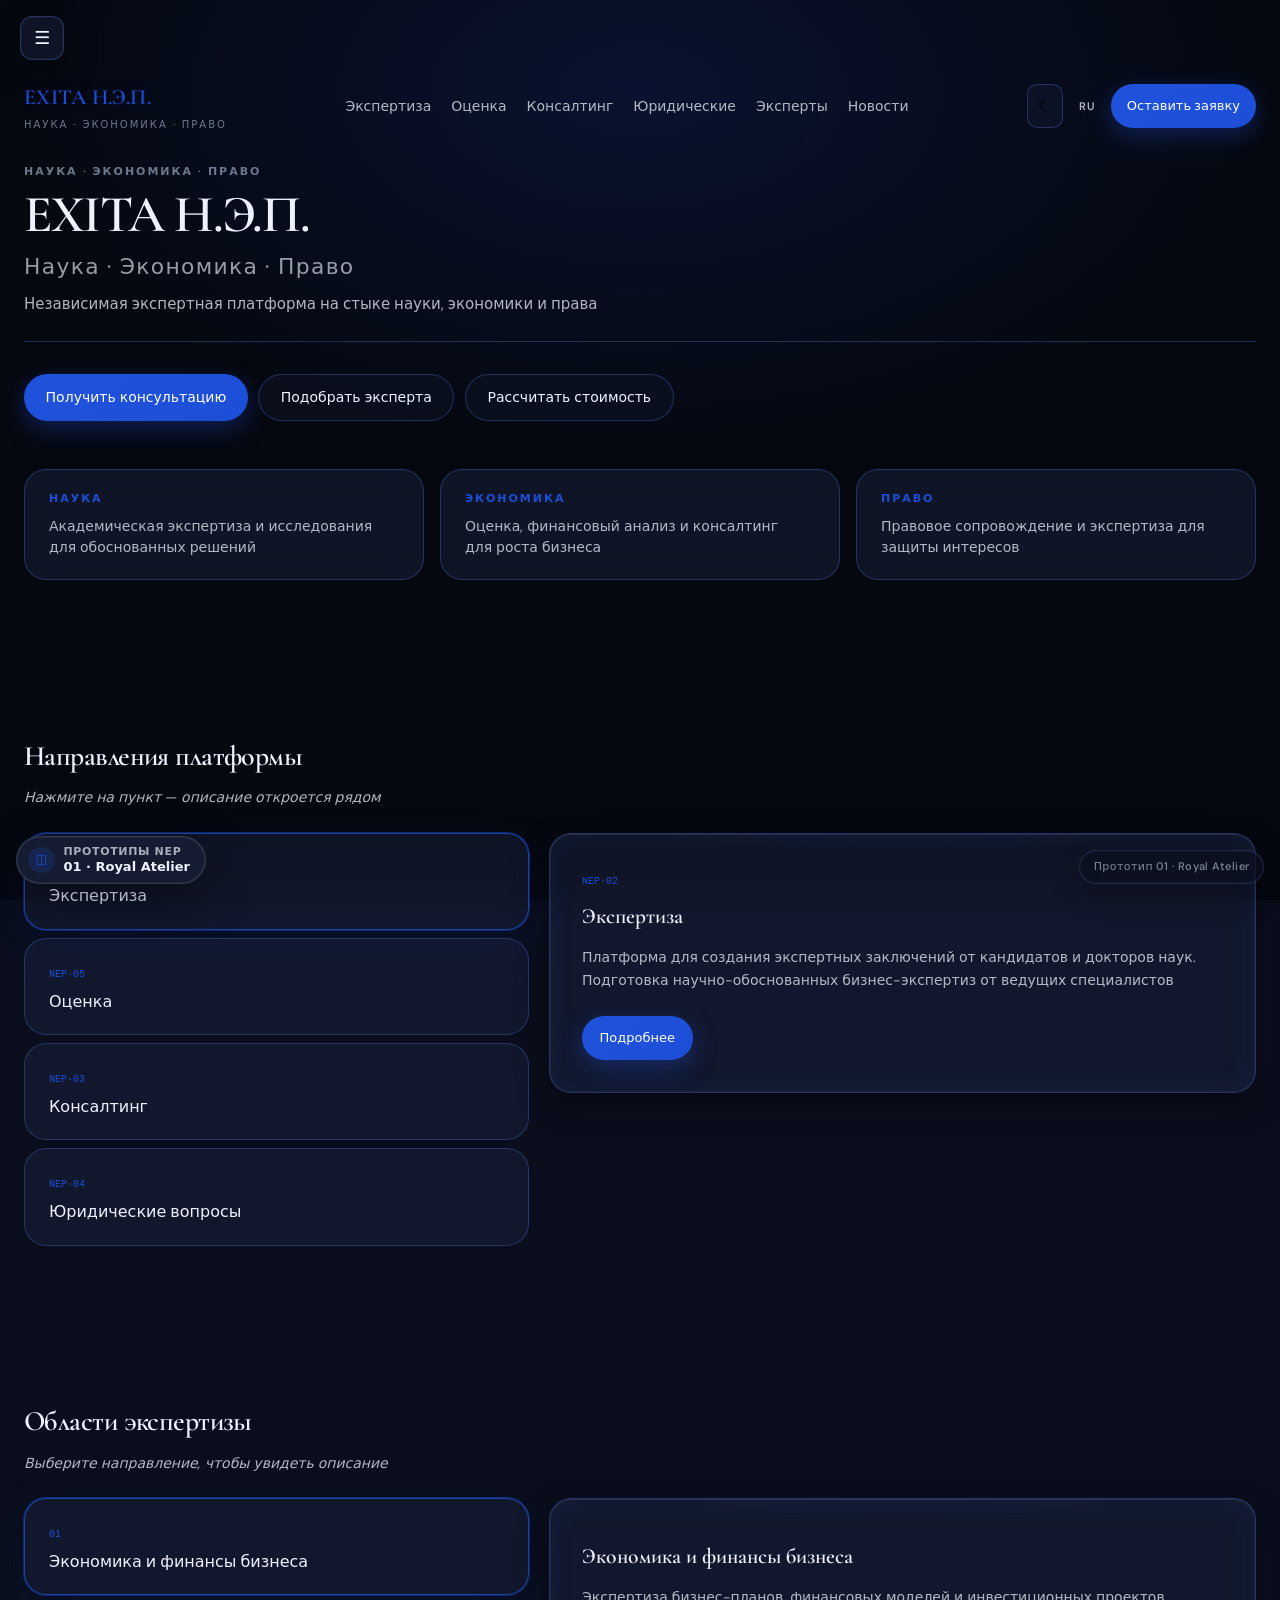
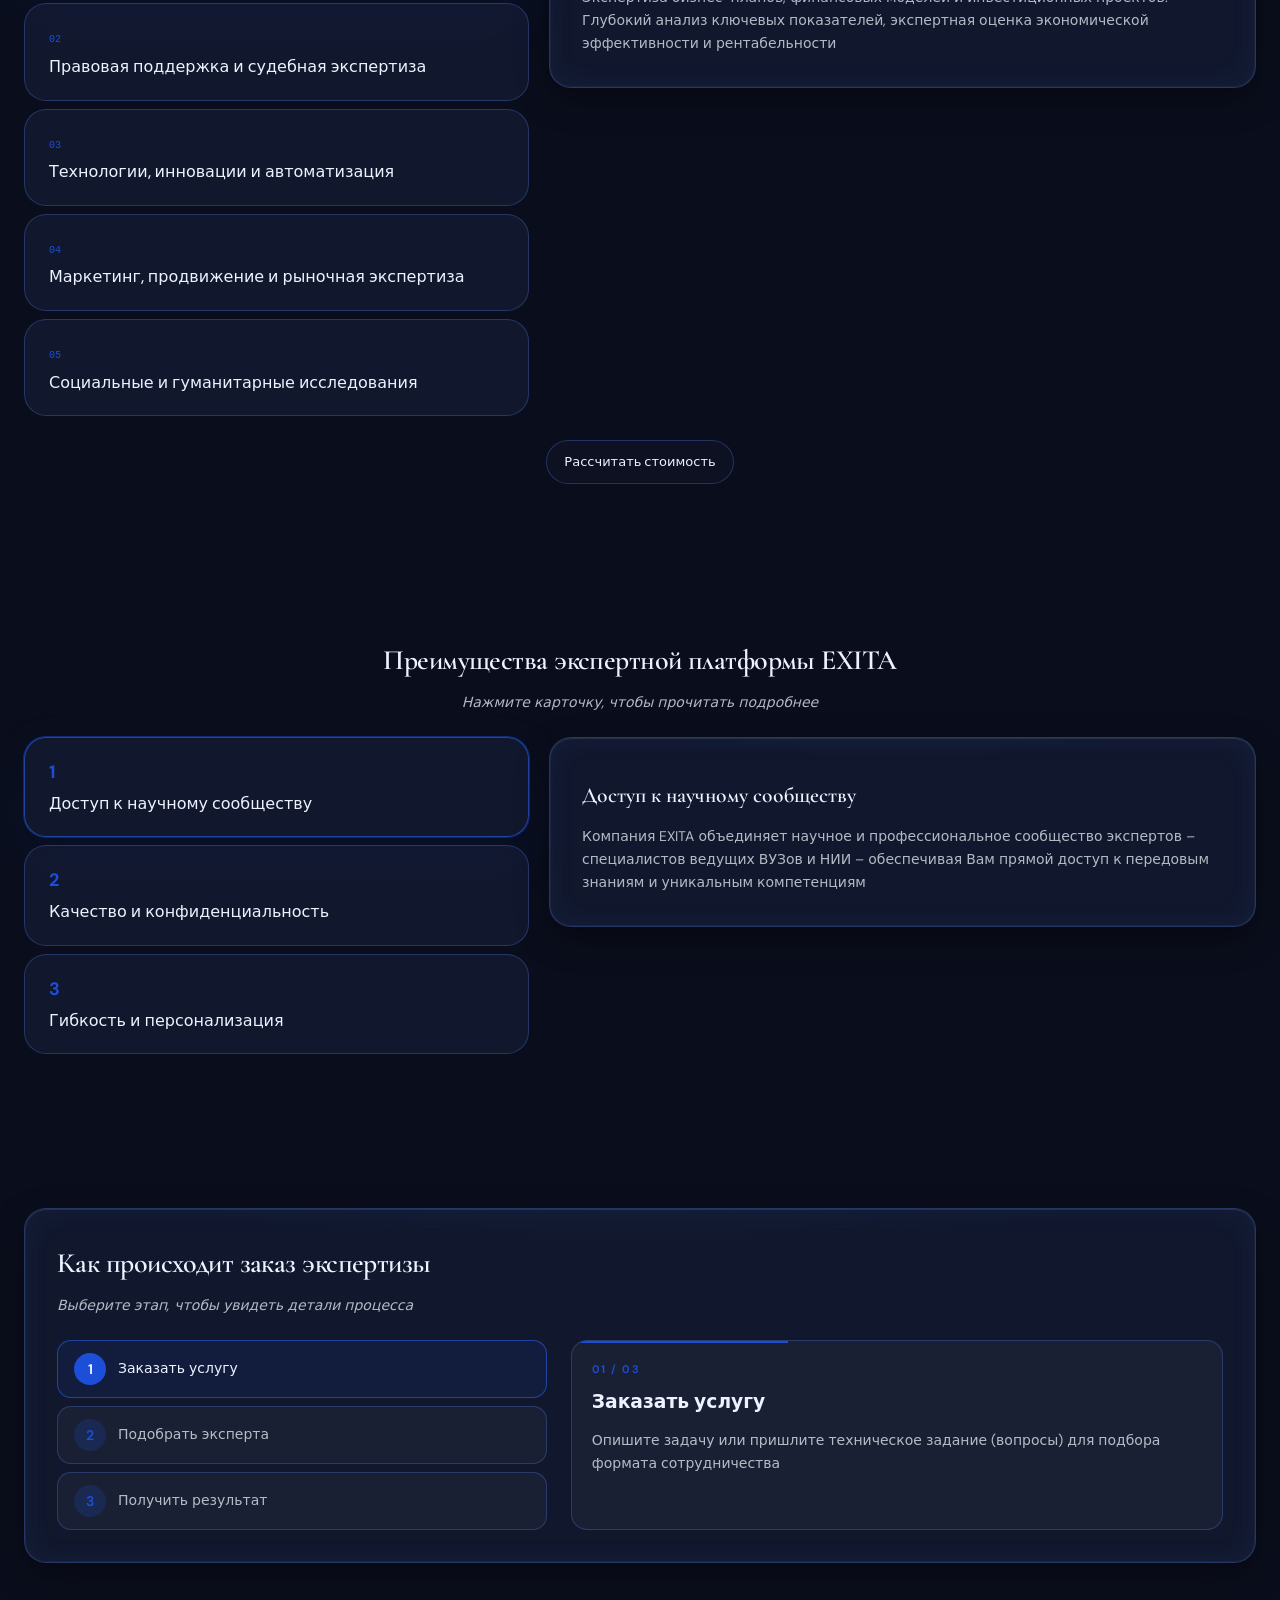
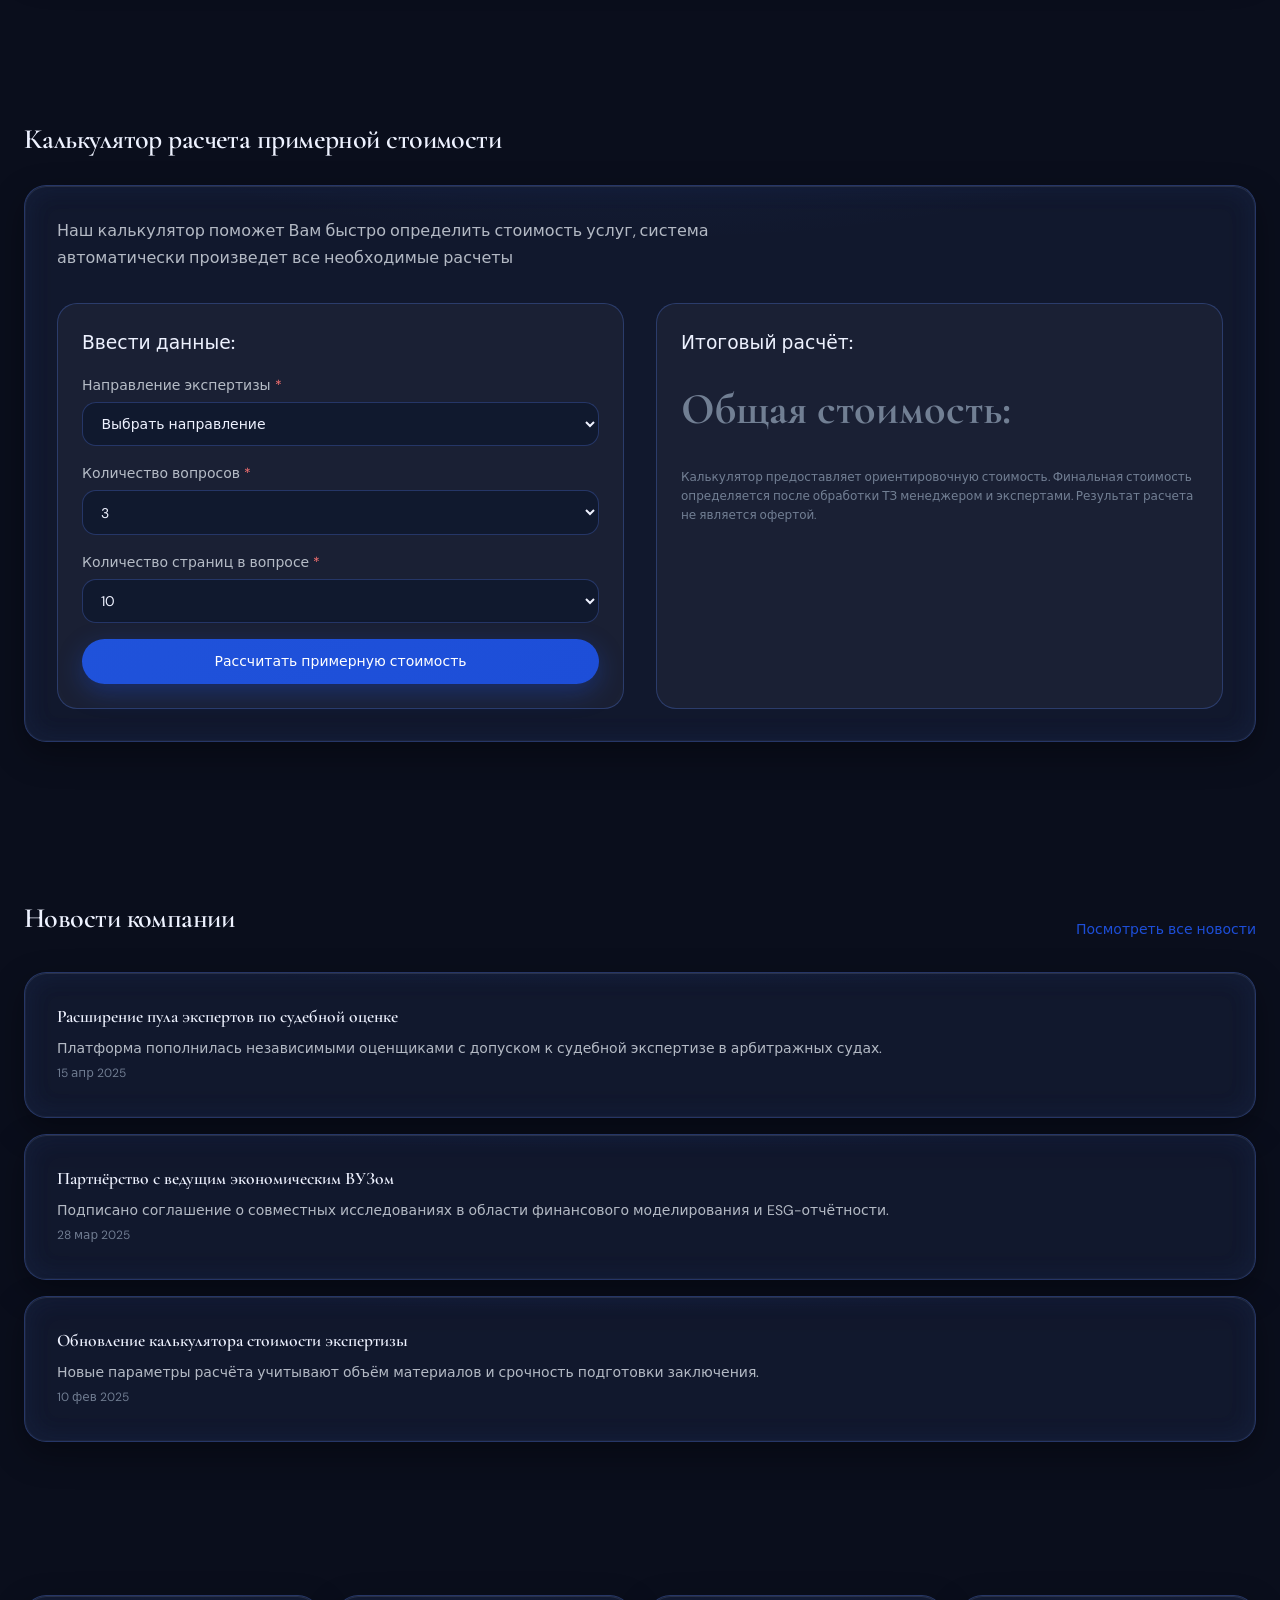
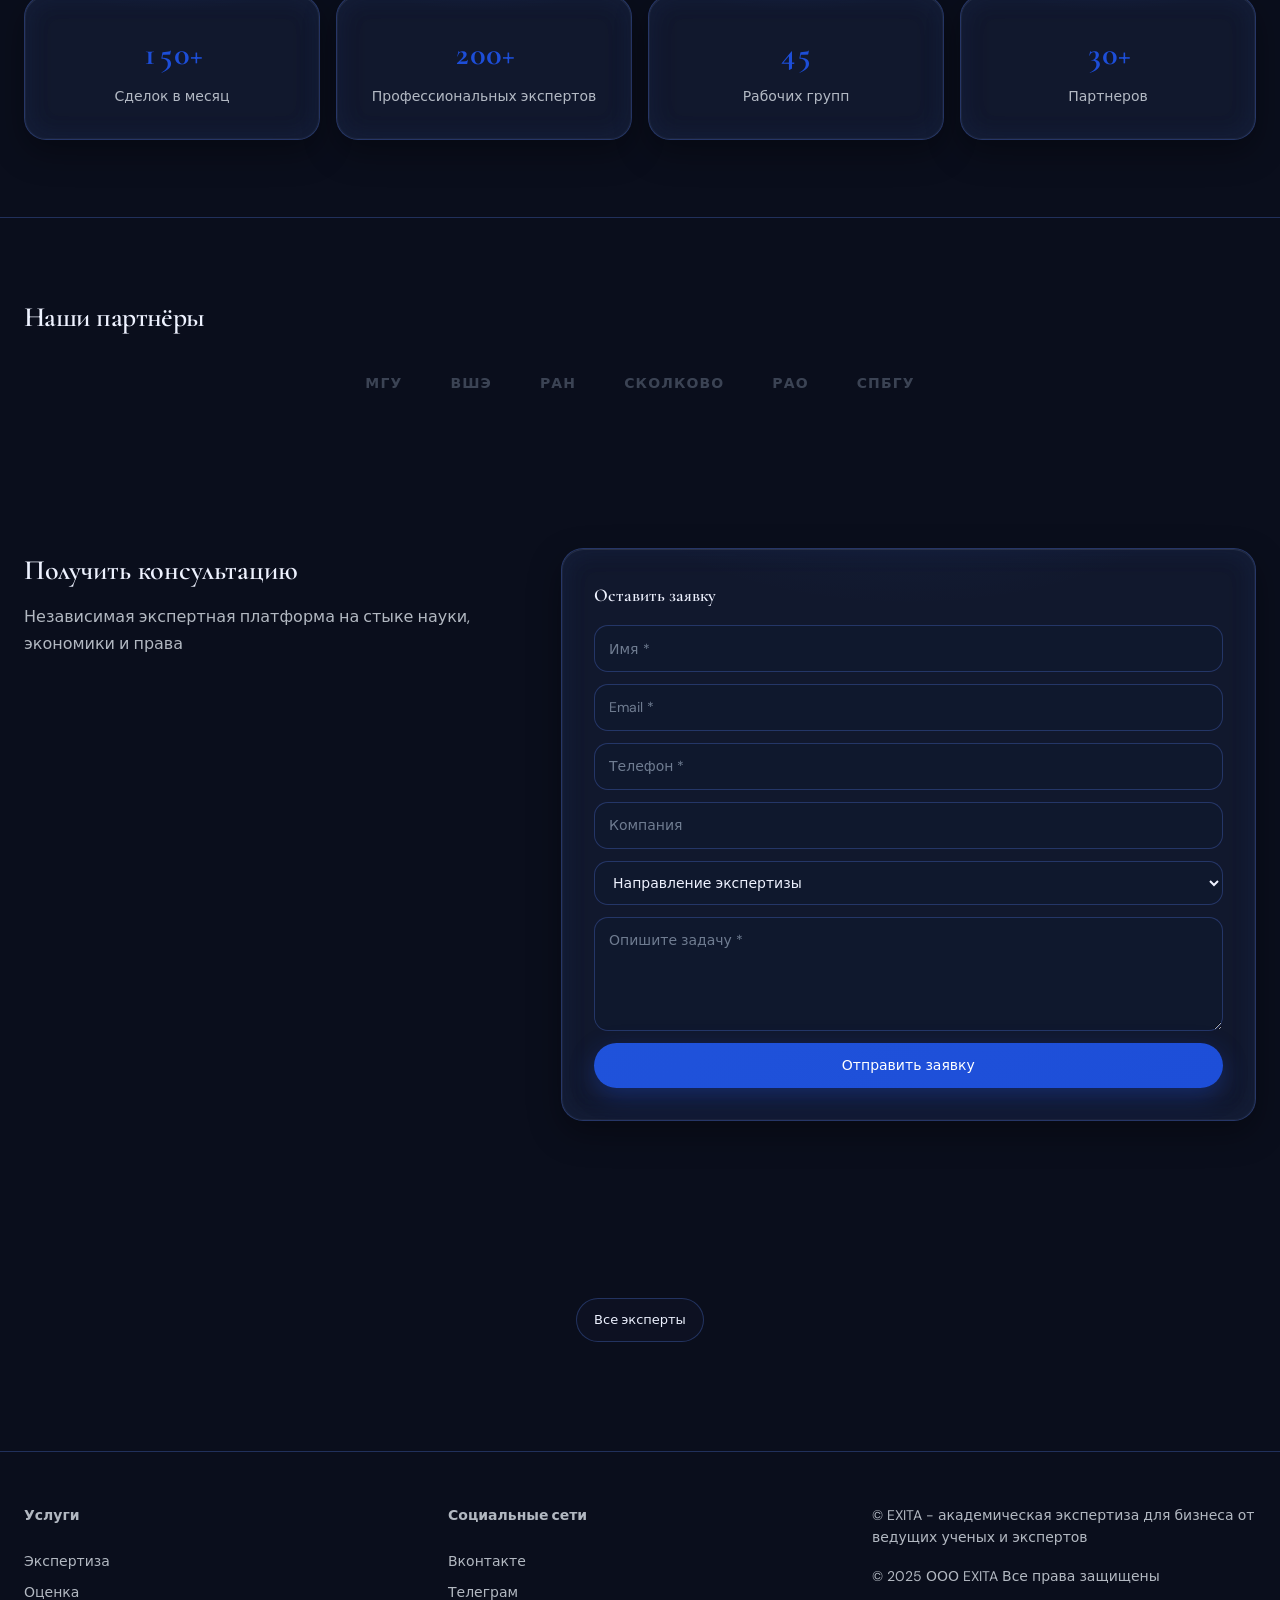
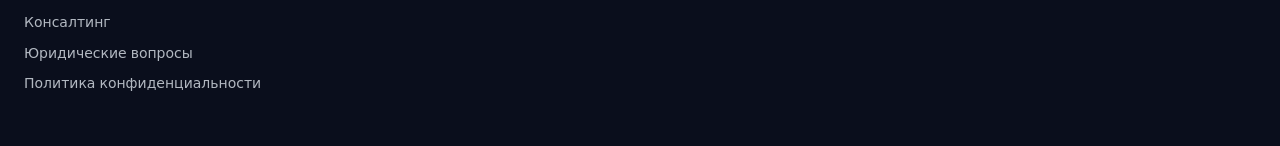
==== 01-royal-atelier/index.html @ c4aa63de "Full Commit+push all proto" ====
<!DOCTYPE html>
<html lang="ru" class="dark nep-scrollbar-thin">
<head>
  <meta charset="UTF-8" />
  <meta name="viewport" content="width=device-width, initial-scale=1.0" />
  <title>EXITA Н.Э.П. — Royal Atelier × NEP v2</title>
  <meta name="description" content="Независимая экспертная платформа на стыке науки, экономики и права" />
  <script>
    (function () {
      var key = "nep-proto-theme";
      var stored = localStorage.getItem(key);
      var html = document.documentElement;
      if (stored === "light") {
        html.classList.remove("dark");
        html.classList.add("light");
      } else if (stored === "dark") {
        html.classList.remove("light");
        html.classList.add("dark");
      }
    })();
  </script>
  <link rel="preconnect" href="https://fonts.googleapis.com" />
  <link rel="preconnect" href="https://fonts.gstatic.com" crossorigin />
  <link href="https://fonts.googleapis.com/css2?family=Cormorant+Garamond:ital,wght@0,500;0,600;0,700;1,500&family=DM+Sans:ital,opsz,wght@0,9..40,400;0,9..40,500;0,9..40,600;1,9..40,400&display=swap" rel="stylesheet" />
  <style>
    :root,
    html.dark {
      --nep-accent: #1d4ed8;
      --nep-on-accent: #fff;
      --ambient-royal: rgba(29, 78, 216, 0.28);
      --royal-light: #3b82f6;
      --royal-glow: rgba(29, 78, 216, 0.45);
      --nep-bg: #0a0e1c;
      --nep-bg-elevated: #10182e;
      --nep-surface-solid: rgba(22, 30, 52, 0.72);
      --nep-border: color-mix(in srgb, var(--nep-accent) 22%, rgba(148, 163, 184, 0.18));
      --nep-fg: #eef2ff;
      --nep-fg-muted: rgba(226, 232, 240, 0.78);
      --nep-fg-subtle: rgba(148, 163, 184, 0.72);
      --nep-overlay: rgba(255, 255, 255, 0.04);
      --app-glass-bg: color-mix(in srgb, rgba(30, 41, 72, 0.55) 75%, transparent);
      --app-glass-blur: 14px;
      --app-shadow-1: 0 12px 32px rgba(0, 0, 0, 0.35), 0 0 0 1px rgba(255, 255, 255, 0.04) inset;
      --app-shadow-2: 0 20px 48px rgba(29, 78, 216, 0.12), 0 12px 32px rgba(0, 0, 0, 0.4);
      --rim: rgba(255, 255, 255, 0.06);
      --inner-glow: rgba(59, 130, 246, 0.08);
      --font-display: "Cormorant Garamond", Georgia, serif;
      --font-sans: "DM Sans", system-ui, sans-serif;
      --omni-h: 4rem;
      --header-h: 4.25rem;
    }

    html.light {
      --nep-on-accent: #fff;
      --nep-bg: #eef2fb;
      --nep-bg-elevated: #ffffff;
      --nep-surface-solid: rgba(255, 255, 255, 0.98);
      --nep-border: color-mix(in srgb, var(--nep-accent) 22%, #94a3b8);
      --nep-fg: #0f172a;
      --nep-fg-muted: #475569;
      --nep-fg-subtle: #64748b;
      --nep-overlay: rgba(15, 23, 42, 0.05);
      --app-glass-bg: color-mix(in srgb, rgba(255, 255, 255, 0.94) 92%, rgba(29, 78, 216, 0.04));
      --app-glass-blur: 14px;
      --app-shadow-1: 0 10px 28px rgba(15, 23, 42, 0.1), 0 1px 0 rgba(255, 255, 255, 0.85) inset, 0 0 0 1px rgba(15, 23, 42, 0.07);
      --app-shadow-2: 0 18px 40px rgba(29, 78, 216, 0.12), 0 8px 24px rgba(15, 23, 42, 0.08);
      --rim: rgba(255, 255, 255, 0.92);
      --inner-glow: rgba(29, 78, 216, 0.1);
    }

    *, *::before, *::after { box-sizing: border-box; margin: 0; padding: 0; }
    html { scroll-behavior: smooth; }
    html.nep-scrollbar-thin {
      scrollbar-width: thin;
      scrollbar-color: color-mix(in srgb, var(--nep-accent) 55%, transparent) transparent;
    }
    html.nep-scrollbar-thin::-webkit-scrollbar { width: 4px; height: 4px; }
    html.nep-scrollbar-thin::-webkit-scrollbar-track { background: transparent; }
    html.nep-scrollbar-thin::-webkit-scrollbar-thumb {
      background: color-mix(in srgb, var(--nep-accent) 55%, transparent);
      border-radius: 9999px;
    }
    ::selection {
      background: color-mix(in srgb, var(--nep-accent) 35%, transparent);
    }
    body {
      font-family: var(--font-sans);
      background: var(--nep-bg);
      color: var(--nep-fg);
      line-height: 1.6;
      -webkit-font-smoothing: antialiased;
      overflow-x: hidden;
    }

    /* ── A11y ── */
    .skip-link {
      position: absolute;
      left: -9999px;
      top: 0.75rem;
      z-index: 500;
      padding: 0.6rem 1rem;
      border-radius: 10px;
      background: var(--nep-accent);
      color: #fff;
      font-size: 0.875rem;
      font-weight: 500;
    }
    .skip-link:focus {
      left: 0.75rem;
      outline: none;
      box-shadow: 0 0 0 3px color-mix(in srgb, var(--nep-accent) 35%, transparent);
    }
    a:focus-visible,
    button:focus-visible,
    input:focus-visible,
    select:focus-visible,
    textarea:focus-visible {
      outline: none;
      box-shadow: 0 0 0 3px color-mix(in srgb, var(--nep-accent) 35%, transparent);
    }
    .nep-field:focus-visible {
      border-color: color-mix(in srgb, var(--nep-accent) 55%, var(--nep-border));
    }

    /* ── Scroll progress ── */
    .scroll-progress {
      position: fixed;
      top: 0;
      left: 0;
      z-index: 400;
      height: 2px;
      width: 0%;
      background: var(--nep-accent);
      pointer-events: none;
      transition: width 0.08s linear;
    }

    /* ── Reveal ── */
    .reveal {
      opacity: 0;
      transform: translateY(16px);
      transition: opacity 0.55s cubic-bezier(0.22, 1, 0.36, 1), transform 0.55s cubic-bezier(0.22, 1, 0.36, 1);
    }
    .reveal.is-visible {
      opacity: 1;
      transform: translateY(0);
    }
    .reveal-stagger > * {
      opacity: 0;
      transform: translateY(16px);
      transition: opacity 0.55s cubic-bezier(0.22, 1, 0.36, 1), transform 0.55s cubic-bezier(0.22, 1, 0.36, 1);
    }
    .reveal-stagger.is-visible > * {
      opacity: 1;
      transform: translateY(0);
    }
    .reveal-stagger.is-visible > *:nth-child(1) { transition-delay: 0s; }
    .reveal-stagger.is-visible > *:nth-child(2) { transition-delay: 0.06s; }
    .reveal-stagger.is-visible > *:nth-child(3) { transition-delay: 0.12s; }
    .reveal-stagger.is-visible > *:nth-child(4) { transition-delay: 0.18s; }

    @media (prefers-reduced-motion: reduce) {
      html { scroll-behavior: auto; }
      .reveal, .reveal-stagger > * {
        opacity: 1;
        transform: none;
        transition: none;
      }
      .nep-backdrop-aura { animation: none !important; }
      .explorer-panel-content { transition: none !important; }
      .scroll-progress { transition: none; }
    }

    a { color: inherit; text-decoration: none; }
    button { font: inherit; }
    input, select, textarea { font: inherit; }
    ul { list-style: none; }

    /* ── nep-v2 scope ── */
    .nep-v2-scope {
      min-height: 100vh;
      position: relative;
    }

    .nep-container {
      width: 100%;
      max-width: 92rem;
      margin-inline: auto;
      padding-inline: 1rem;
    }
    @media (min-width: 640px) {
      .nep-container { padding-inline: 1.5rem; }
    }

    .nep-section { padding-block: 4rem; position: relative; z-index: 10; }
    @media (min-width: 768px) { .nep-section { padding-block: 5rem; } }

    .nep-page-wrap { position: relative; overflow-x: hidden; }

    .nep-surface-muted { background: var(--nep-overlay); }

    .nep-field {
      width: 100%;
      border-radius: 14px;
      border: 1px solid var(--nep-border);
      background: color-mix(in srgb, var(--nep-bg-elevated) 85%, transparent);
      padding: 0.7rem 0.9rem;
      font-size: 0.875rem;
      color: var(--nep-fg);
      transition: border-color 0.2s, box-shadow 0.2s;
    }
    .nep-field:focus {
      outline: none;
      border-color: color-mix(in srgb, var(--nep-accent) 55%, var(--nep-border));
      box-shadow: 0 0 0 3px color-mix(in srgb, var(--nep-accent) 25%, transparent);
    }
    .nep-field::placeholder,
    input.nep-field::placeholder,
    textarea.nep-field::placeholder {
      color: var(--nep-fg-subtle);
      opacity: 1;
    }
    select.nep-field option,
    select option {
      background: var(--nep-bg-elevated);
      color: var(--nep-fg);
    }

    .nep-btn-primary {
      display: inline-flex;
      align-items: center;
      justify-content: center;
      gap: 0.5rem;
      border-radius: 9999px;
      background: linear-gradient(135deg, color-mix(in srgb, var(--nep-accent) 92%, var(--royal-light)), var(--nep-accent));
      color: var(--nep-on-accent, #fff);
      padding: 0.7rem 1.35rem;
      font-size: 0.875rem;
      font-weight: 500;
      border: none;
      cursor: pointer;
      box-shadow: 0 8px 24px color-mix(in srgb, var(--nep-accent) 35%, transparent);
      transition: filter 0.2s, transform 0.15s;
    }
    .nep-btn-primary:hover { filter: brightness(1.08); transform: translateY(-1px); }
    .nep-btn-primary:active { transform: translateY(0) scale(0.98); }

    .nep-btn-ghost {
      display: inline-flex;
      align-items: center;
      justify-content: center;
      gap: 0.5rem;
      border-radius: 9999px;
      border: 1px solid var(--nep-border);
      background: color-mix(in srgb, var(--nep-surface-solid) 40%, transparent);
      padding: 0.7rem 1.35rem;
      font-size: 0.875rem;
      color: var(--nep-fg);
      cursor: pointer;
      transition: border-color 0.2s, background 0.2s, transform 0.15s;
    }
    .nep-btn-ghost:hover {
      border-color: color-mix(in srgb, var(--nep-accent) 40%, var(--nep-border));
      background: color-mix(in srgb, var(--nep-accent) 8%, transparent);
      transform: translateY(-1px);
    }
    .nep-btn-ghost:active { transform: translateY(0) scale(0.98); }

    .nep-pillar-card {
      border-radius: 22px;
      border: 1px solid var(--nep-border);
      background: var(--app-glass-bg);
      backdrop-filter: blur(var(--app-glass-blur));
      -webkit-backdrop-filter: blur(var(--app-glass-blur));
      padding: 1.25rem 1.5rem;
      padding-right: 2.5rem;
      transition: border-color 0.25s, box-shadow 0.25s, transform 0.2s;
      cursor: pointer;
      text-align: left;
      width: 100%;
      position: relative;
    }
    .nep-pillar-card::after {
      content: "→";
      position: absolute;
      right: 1.25rem;
      top: 50%;
      transform: translateY(-50%);
      opacity: 0;
      font-size: 0.875rem;
      color: var(--nep-accent);
      transition: opacity 0.25s ease, transform 0.25s ease;
    }
    .nep-pillar-card:hover::after {
      opacity: 0.75;
      transform: translateY(-50%) translateX(2px);
    }
    .nep-pillar-card:hover {
      border-color: color-mix(in srgb, var(--nep-accent) 45%, var(--nep-border));
      box-shadow: var(--app-shadow-2);
      transform: translateY(-2px);
    }
    .nep-pillar-card.is-active {
      border-color: color-mix(in srgb, var(--nep-accent) 55%, var(--nep-border));
      box-shadow: var(--app-shadow-2), 0 0 0 1px color-mix(in srgb, var(--nep-accent) 55%, transparent);
    }

    .nep-panel {
      border-radius: 22px;
      border: 1px solid var(--nep-border);
      background: var(--app-glass-bg);
      backdrop-filter: blur(var(--app-glass-blur));
      -webkit-backdrop-filter: blur(var(--app-glass-blur));
      box-shadow: var(--app-shadow-1);
      position: relative;
      overflow: hidden;
      transition: border-color 0.35s ease, box-shadow 0.35s ease;
    }
    .nep-panel::before {
      content: "";
      position: absolute;
      inset: 0;
      border-radius: inherit;
      background: radial-gradient(ellipse 80% 50% at 50% -20%, var(--inner-glow), transparent 60%);
      pointer-events: none;
      transition: opacity 0.4s ease, background 0.4s ease;
    }
    .nep-panel::after {
      content: "";
      position: absolute;
      inset: 0;
      border-radius: inherit;
      box-shadow: inset 0 1px 0 var(--rim), inset 0 0 28px var(--inner-glow);
      pointer-events: none;
      transition: box-shadow 0.4s ease;
    }
    .nep-panel:hover {
      border-color: color-mix(in srgb, var(--nep-accent) 32%, var(--nep-border));
      box-shadow: var(--app-shadow-2);
    }
    .nep-panel:hover::before {
      background: radial-gradient(ellipse 90% 55% at 50% -15%, color-mix(in srgb, var(--royal-light) 18%, var(--inner-glow)), transparent 65%);
    }
    .nep-panel:hover::after {
      box-shadow: inset 0 1px 0 color-mix(in srgb, var(--rim) 100%, rgba(255,255,255,0.12)), inset 0 0 32px color-mix(in srgb, var(--royal-light) 12%, transparent);
    }
    .nep-panel-body { padding: 1.5rem; position: relative; z-index: 1; }
    @media (min-width: 768px) { .nep-panel-body { padding: 2rem; } }

    .nep-prose {
      font-size: 0.9375rem;
      line-height: 1.75;
      color: var(--nep-fg-muted);
    }

    /* ── Omni-Bar mock ── */
    .omni-bar {
      pointer-events: none;
      position: fixed;
      left: 0;
      top: 0;
      z-index: 300;
      width: 100%;
      display: flex;
      justify-content: flex-start;
    }
    .omni-bar-inner {
      pointer-events: auto;
      padding: 1rem 1.25rem;
    }
    .omni-burger {
      width: 2.75rem;
      height: 2.75rem;
      border-radius: 12px;
      border: 1px solid var(--nep-border);
      background: color-mix(in srgb, var(--app-glass-bg) 90%, transparent);
      backdrop-filter: blur(12px);
      -webkit-backdrop-filter: blur(12px);
      display: grid;
      place-items: center;
      cursor: pointer;
      font-size: 1.125rem;
      color: var(--nep-fg);
      box-shadow: var(--app-shadow-1);
      transition: border-color 0.2s, background 0.2s;
    }
    .omni-burger:hover {
      border-color: color-mix(in srgb, var(--nep-accent) 40%, var(--nep-border));
    }

    /* ── NepBackdrop (MicrozoneBackdrop) ── */
    .nep-backdrop {
      pointer-events: none;
      position: fixed;
      inset: 0;
      z-index: 0;
    }
    .nep-backdrop-base {
      position: absolute;
      inset: 0;
      background: rgba(0, 0, 0, 0.4);
    }
    html.light .nep-backdrop-base { background: var(--nep-bg); }
    .nep-backdrop-aura {
      position: absolute;
      inset: 0;
      opacity: 0.55;
      background: radial-gradient(900px 520px at 50% 10%, var(--ambient-royal), transparent 70%);
      animation: royal-aura-pulse 14s ease-in-out infinite;
    }
    @keyframes royal-aura-pulse {
      0%, 100% { opacity: 0.5; transform: scale(1); }
      50% { opacity: 0.62; transform: scale(1.015); }
    }
    html.light .nep-backdrop-aura {
      animation-name: royal-aura-pulse-light;
    }
    @keyframes royal-aura-pulse-light {
      0%, 100% { opacity: 0.3; transform: scale(1); }
      50% { opacity: 0.4; transform: scale(1.012); }
    }
    .nep-backdrop-grid {
      position: absolute;
      inset: 0;
      opacity: 0.12;
      background-image:
        linear-gradient(color-mix(in srgb, var(--nep-accent) 8%, transparent) 1px, transparent 1px),
        linear-gradient(90deg, color-mix(in srgb, var(--nep-accent) 8%, transparent) 1px, transparent 1px);
      background-size: 64px 64px;
      mask-image: radial-gradient(ellipse 70% 55% at 50% 25%, black, transparent);
    }
    html.light .nep-backdrop-grid { opacity: 0.08; }

    /* ── NepHeader ── */
    .nep-header {
      position: sticky;
      top: var(--omni-h);
      z-index: 40;
      border-bottom: 1px solid transparent;
      transition: background 0.3s, border-color 0.3s, backdrop-filter 0.3s;
    }
    .nep-header.is-scrolled {
      background: color-mix(in srgb, var(--nep-bg) 88%, transparent);
      backdrop-filter: blur(16px);
      -webkit-backdrop-filter: blur(16px);
      border-bottom-color: var(--nep-border);
      box-shadow: 0 8px 24px rgba(0, 0, 0, 0.18);
    }
    html.light .nep-header.is-scrolled {
      box-shadow: 0 8px 24px rgba(15, 23, 42, 0.08);
    }
    .nep-header-inner {
      display: flex;
      align-items: center;
      justify-content: space-between;
      gap: 1rem;
      padding-block: 1rem;
      flex-wrap: wrap;
      min-width: 0;
    }
    .nep-logo {
      min-width: 0;
      overflow: hidden;
    }
    .nep-logo-title {
      font-family: var(--font-display);
      font-weight: 600;
      font-size: 1.35rem;
      letter-spacing: 0.02em;
      color: var(--nep-accent);
      overflow: hidden;
      text-overflow: ellipsis;
      white-space: nowrap;
    }
    .nep-logo-sub {
      display: block;
      font-family: var(--font-sans);
      font-size: 0.625rem;
      font-weight: 500;
      letter-spacing: 0.2em;
      text-transform: uppercase;
      color: var(--nep-fg-subtle);
      margin-top: 0.15rem;
    }
    .nep-nav {
      display: none;
      align-items: center;
      gap: 1.25rem;
      font-size: 0.875rem;
    }
    .nep-nav a {
      color: var(--nep-fg-muted);
      transition: color 0.2s;
    }
    .nep-nav a:hover { color: var(--nep-accent); }
    .nep-header-actions {
      display: flex;
      align-items: center;
      gap: 0.5rem;
    }
    .icon-btn {
      width: 2.25rem;
      height: 2.25rem;
      border-radius: 10px;
      border: 1px solid var(--nep-border);
      background: color-mix(in srgb, var(--app-glass-bg) 60%, transparent);
      display: grid;
      place-items: center;
      cursor: pointer;
      transition: border-color 0.2s, background 0.2s, transform 0.15s;
    }
    .icon-btn:hover { border-color: color-mix(in srgb, var(--nep-accent) 40%, var(--nep-border)); }
    .icon-btn:active { transform: scale(0.96); }
    .icon-btn svg { width: 1rem; height: 1rem; opacity: 0.85; }
    #themeToggle { font-size: 1rem; line-height: 1; }
    .lang-toggle {
      display: none;
      font-size: 0.6875rem;
      font-weight: 600;
      letter-spacing: 0.08em;
      text-transform: uppercase;
      color: var(--nep-fg-muted);
      background: none;
      border: none;
      cursor: pointer;
      padding: 0.35rem 0.5rem;
    }
    .lang-toggle:hover { color: var(--nep-fg); }
    .header-cta { display: none; font-size: 0.8125rem; padding: 0.55rem 1rem; }
    .menu-toggle { display: grid; }
    @media (min-width: 640px) {
      .lang-toggle { display: block; }
      .header-cta { display: inline-flex; }
    }
    @media (min-width: 1024px) {
      .nep-nav { display: flex; }
      .menu-toggle { display: none; }
    }

    .mobile-nav {
      display: none;
      position: fixed;
      left: 0;
      right: 0;
      top: var(--header-h);
      max-height: calc(100dvh - var(--header-h));
      overflow-y: auto;
      background: color-mix(in srgb, var(--nep-bg) 96%, transparent);
      backdrop-filter: blur(20px);
      -webkit-backdrop-filter: blur(20px);
      padding: 1.5rem;
      z-index: 150;
      flex-direction: column;
      gap: 0.25rem;
      color: var(--nep-fg);
      border-bottom: 1px solid var(--nep-border);
      box-shadow: var(--app-shadow-2);
    }
    .mobile-nav.open { display: flex; }
    .mobile-nav a {
      padding: 0.85rem 1rem;
      font-size: 1rem;
      border-radius: 12px;
      color: var(--nep-fg);
    }
    .mobile-nav a:hover {
      background: color-mix(in srgb, var(--nep-accent) 10%, transparent);
    }

    /* ── NepSectionHeader (hero) ── */
    .nep-section-header {
      display: flex;
      flex-direction: column;
      gap: 1.5rem;
      border-bottom: 1px solid var(--nep-border);
      padding-bottom: 1.5rem;
    }
    .nep-eyebrow {
      font-size: 0.6875rem;
      font-weight: 600;
      letter-spacing: 0.18em;
      text-transform: uppercase;
      color: var(--nep-fg-subtle);
      margin-bottom: 0.35rem;
    }
    .nep-hero-title {
      font-family: var(--font-display);
      font-weight: 600;
      font-size: clamp(2.35rem, 5.2vw, 3.65rem);
      letter-spacing: -0.025em;
      line-height: 1.06;
      margin-top: 0;
      color: var(--nep-fg);
      font-feature-settings: "liga" 1, "kern" 1;
      text-rendering: optimizeLegibility;
    }
    .nep-hero-subline {
      display: block;
      font-family: var(--font-sans);
      font-size: 0.42em;
      font-weight: 400;
      letter-spacing: 0.06em;
      color: var(--nep-fg-muted);
      margin-top: 0.65rem;
      opacity: 0.72;
    }
    .nep-hero-desc {
      margin-top: 0.75rem;
      max-width: 42rem;
      font-size: 0.9375rem;
      line-height: 1.75;
      color: var(--nep-fg-muted);
    }
    .hero-ctas {
      display: flex;
      flex-wrap: wrap;
      gap: 0.75rem;
      margin-top: 2rem;
    }
    @media (max-width: 767px) {
      main > .nep-section:first-child {
        padding-bottom: calc(4.5rem + env(safe-area-inset-bottom, 0px));
      }
    }

    /* ── Pillars ── */
    .pillar-grid {
      display: grid;
      gap: 1rem;
      margin-top: 3rem;
    }
    .pillar-card-link {
      display: block;
      text-decoration: none;
      color: inherit;
    }
    .pillar-label {
      font-size: 0.6875rem;
      font-weight: 600;
      letter-spacing: 0.18em;
      text-transform: uppercase;
      color: var(--nep-accent);
    }
    .pillar-desc {
      margin-top: 0.5rem;
      font-size: 0.875rem;
      color: var(--nep-fg-muted);
      line-height: 1.55;
    }

    /* ── Explorer sections ── */
    .section-title {
      font-family: var(--font-display);
      font-size: clamp(1.5rem, 3vw, 1.75rem);
      font-weight: 600;
      letter-spacing: -0.02em;
      margin-bottom: 0.5rem;
      color: var(--nep-fg);
    }
    .section-hint {
      font-size: 0.875rem;
      font-weight: 400;
      font-style: italic;
      color: var(--nep-fg-subtle);
      margin-bottom: 1.5rem;
    }
    .section-title-center { text-align: center; }
    .section-hint-center { text-align: center; }

    .explorer-grid {
      display: grid;
      gap: 1.5rem;
    }
    .explorer-tabs {
      gap: 0.5rem;
      min-width: 0;
    }
    .explorer-tab-code {
      font-size: 0.625rem;
      font-family: ui-monospace, monospace;
      color: var(--nep-accent);
    }
    .explorer-tab-title {
      display: block;
      margin-top: 0.25rem;
      font-weight: 500;
      color: var(--nep-fg);
    }
    .explorer-tab-num {
      font-size: 1.125rem;
      font-weight: 700;
      color: var(--nep-accent);
    }
    .explorer-panel-content {
      transition: opacity 0.22s cubic-bezier(0.22, 1, 0.36, 1), transform 0.22s cubic-bezier(0.22, 1, 0.36, 1);
    }
    .explorer-panel-content.is-fading {
      opacity: 0;
      transform: translateY(-6px);
    }
    .explorer-panel-code {
      font-size: 0.625rem;
      font-family: ui-monospace, monospace;
      color: var(--nep-accent);
    }
    .explorer-panel-title {
      font-family: var(--font-display);
      font-size: 1.35rem;
      font-weight: 600;
      margin-top: 0.5rem;
      color: var(--nep-fg);
    }
    .explorer-panel-body {
      margin-top: 0.75rem;
      font-size: 0.875rem;
      color: var(--nep-fg-muted);
      line-height: 1.65;
    }

    /* ── Process explorer ── */
    .process-layout {
      display: flex;
      flex-direction: column;
      gap: 1.5rem;
    }
    @media (min-width: 1024px) {
      .process-layout { flex-direction: row; align-items: stretch; }
    }
    .process-steps {
      display: flex;
      gap: 0.5rem;
      overflow-x: auto;
      padding-bottom: 0.5rem;
    }
    @media (min-width: 1024px) {
      .process-steps {
        flex-direction: column;
        overflow: visible;
        padding-bottom: 0;
        width: 42%;
        flex-shrink: 0;
      }
    }
    .process-step-btn {
      display: flex;
      align-items: flex-start;
      gap: 0.75rem;
      min-width: 200px;
      width: 100%;
      padding: 0.75rem 1rem;
      border-radius: 14px;
      border: 1px solid var(--nep-border);
      background: var(--nep-overlay);
      cursor: pointer;
      text-align: left;
      transition: border-color 0.2s, background 0.2s;
    }
    .process-step-btn:hover {
      background: color-mix(in srgb, var(--nep-accent) 6%, var(--nep-overlay));
    }
    .process-step-btn.is-active {
      border-color: color-mix(in srgb, var(--nep-accent) 50%, var(--nep-border));
      background: color-mix(in srgb, var(--nep-accent) 10%, transparent);
    }
    .process-step-num {
      flex-shrink: 0;
      width: 2rem;
      height: 2rem;
      border-radius: 50%;
      display: grid;
      place-items: center;
      font-size: 0.875rem;
      font-weight: 600;
      background: color-mix(in srgb, var(--nep-accent) 18%, transparent);
      color: var(--nep-accent);
      transition: background 0.2s, color 0.2s;
    }
    .process-step-btn.is-active .process-step-num {
      background: var(--nep-accent);
      color: #fff;
    }
    .process-step-label {
      font-size: 0.875rem;
      font-weight: 500;
      padding-top: 0.25rem;
      color: var(--nep-fg-muted);
    }
    .process-step-btn.is-active .process-step-label { color: var(--nep-fg); }
    .process-detail {
      flex: 1;
      border-radius: 16px;
      border: 1px solid var(--nep-border);
      background: var(--nep-overlay);
      padding: 1.25rem;
      min-height: 140px;
      position: relative;
      overflow: hidden;
    }
    .process-progress {
      position: absolute;
      top: 0;
      left: 0;
      height: 2px;
      background: var(--nep-accent);
      transition: width 0.3s ease;
    }
    .process-meta {
      font-size: 0.6875rem;
      font-weight: 600;
      letter-spacing: 0.14em;
      text-transform: uppercase;
      color: var(--nep-accent);
    }
    .process-detail-title {
      font-weight: 600;
      margin-top: 0.5rem;
      color: var(--nep-fg);
    }
    .process-detail-desc {
      margin-top: 0.75rem;
      font-size: 0.875rem;
      color: var(--nep-fg-muted);
      line-height: 1.65;
    }

    /* ── Calculator ── */
    .calc-intro {
      color: var(--nep-fg-muted);
      margin-bottom: 2rem;
      max-width: 42rem;
      line-height: 1.65;
    }
    .calc-inner {
      display: grid;
      gap: 2rem;
    }
    .calc-col {
      border-radius: 20px;
      border: 1px solid var(--nep-border);
      background: var(--nep-overlay);
      padding: 1.5rem;
    }
    .calc-col h3 {
      font-weight: 500;
      margin-bottom: 1rem;
      color: var(--nep-fg);
    }
    .field { margin-bottom: 1rem; }
    .field label {
      display: block;
      font-size: 0.875rem;
      color: var(--nep-fg-muted);
      margin-bottom: 0.35rem;
    }
    .field .req { color: #f87171; }
    .calc-result-value {
      font-family: var(--font-display);
      font-size: clamp(2rem, 4vw, 2.75rem);
      font-weight: 700;
      color: var(--nep-accent);
    }
    .calc-result-placeholder {
      color: var(--nep-fg-subtle);
    }
    .calc-disclaimer {
      margin-top: 1.5rem;
      font-size: 0.75rem;
      color: var(--nep-fg-subtle);
      line-height: 1.55;
    }
    .calc-error {
      display: none;
      margin-bottom: 1rem;
      font-size: 0.875rem;
      color: #f87171;
    }
    .calc-error.is-visible { display: block; }
    .nep-field.is-shake {
      animation: field-shake 0.45s cubic-bezier(0.36, 0.07, 0.19, 0.97);
    }
    @keyframes field-shake {
      0%, 100% { transform: translateX(0); }
      20% { transform: translateX(-6px); }
      40% { transform: translateX(6px); }
      60% { transform: translateX(-4px); }
      80% { transform: translateX(4px); }
    }
    @media (prefers-reduced-motion: reduce) {
      .nep-field.is-shake { animation: none; }
    }

    /* ── News ── */
    .news-head {
      display: flex;
      flex-wrap: wrap;
      align-items: flex-end;
      justify-content: space-between;
      gap: 1rem;
      margin-bottom: 2rem;
    }
    .news-link {
      font-size: 0.875rem;
      color: var(--nep-accent);
    }
    .news-link:hover { text-decoration: underline; }
    .news-grid {
      display: grid;
      gap: 1rem;
    }
    .news-card {
      transition: transform 0.25s ease, border-color 0.25s ease, box-shadow 0.25s ease;
    }
    .news-card:hover {
      transform: translateY(-2px);
    }
    .news-card h3 {
      font-family: var(--font-display);
      font-weight: 600;
      font-size: 1.1rem;
      line-height: 1.35;
      color: var(--nep-fg);
      display: -webkit-box;
      -webkit-line-clamp: 2;
      -webkit-box-orient: vertical;
      overflow: hidden;
      transition: color 0.2s ease;
    }
    .news-card:hover h3 {
      color: var(--nep-accent);
      text-decoration: underline;
      text-decoration-color: color-mix(in srgb, var(--nep-accent) 55%, transparent);
      text-underline-offset: 3px;
    }
    .news-card p {
      margin-top: 0.5rem;
      font-size: 0.875rem;
      color: var(--nep-fg-muted);
      line-height: 1.6;
      display: -webkit-box;
      -webkit-line-clamp: 3;
      -webkit-box-orient: vertical;
      overflow: hidden;
    }
    .news-date {
      margin-top: 0.75rem;
      font-size: 0.75rem;
      color: var(--nep-fg-subtle);
    }

    /* ── Stats ── */
    .stats-grid {
      display: grid;
      gap: 1rem;
    }
    .stat-value {
      font-family: var(--font-display);
      font-size: 2rem;
      font-weight: 700;
      color: var(--nep-accent);
      font-variant-numeric: tabular-nums;
    }
    .stat-label {
      margin-top: 0.35rem;
      font-size: 0.875rem;
      color: var(--nep-fg-muted);
    }

    /* ── Partners ── */
    .partners-section { border-top: 1px solid var(--nep-border); }
    .partners-row {
      display: flex;
      flex-wrap: wrap;
      align-items: center;
      justify-content: center;
      gap: 2rem 3rem;
    }
    .partner-logo {
      font-size: 0.875rem;
      font-weight: 600;
      letter-spacing: 0.08em;
      text-transform: uppercase;
      color: var(--nep-fg-subtle);
      opacity: 0.5;
      transition: opacity 0.3s ease, transform 0.3s ease;
      cursor: default;
    }
    .partner-logo:hover {
      opacity: 0.85;
      transform: scale(1.02);
    }

    /* ── Lead form ── */
    .lead-grid {
      display: grid;
      gap: 2.5rem;
    }
    .lead-info h2 {
      font-family: var(--font-display);
      font-size: clamp(1.5rem, 3vw, 1.75rem);
      font-weight: 600;
      color: var(--nep-fg);
    }
    .lead-info p {
      margin-top: 0.75rem;
      color: var(--nep-fg-muted);
      line-height: 1.65;
    }
    .lead-success {
      display: none;
      padding: 1rem 1.25rem;
      border-radius: 14px;
      border: 1px solid color-mix(in srgb, #22c55e 35%, var(--nep-border));
      background: color-mix(in srgb, #22c55e 10%, transparent);
      color: #4ade80;
      font-size: 0.9375rem;
      line-height: 1.55;
    }
    html.light .lead-success {
      color: #15803d;
      background: color-mix(in srgb, #22c55e 12%, transparent);
    }
    .lead-success.is-visible { display: block; }
    .lead-form-fields.is-hidden { display: none; }

    /* ── Footer ── */
    .nep-footer {
      position: relative;
      z-index: 10;
      margin-top: 2rem;
      border-top: 1px solid var(--nep-border);
      padding-block: 3rem;
    }
    .footer-grid {
      display: grid;
      gap: 2.5rem;
    }
    .footer-col-title {
      font-weight: 600;
      margin-bottom: 1rem;
      color: var(--nep-fg);
    }
    .footer-col a, .footer-col p {
      display: block;
      font-size: 0.875rem;
      color: var(--nep-fg-muted);
      padding: 0.25rem 0;
      transition: color 0.2s;
    }
    .footer-col a:hover { color: var(--nep-accent); }

    /* ── Prototype badge ── */
    .proto-badge {
      position: fixed;
      bottom: 1rem;
      right: 1rem;
      z-index: 200;
      padding: 0.45rem 0.85rem;
      border-radius: 9999px;
      font-size: 0.6875rem;
      font-weight: 500;
      letter-spacing: 0.04em;
      color: var(--nep-fg-muted);
      border: 1px solid var(--nep-border);
      background: color-mix(in srgb, var(--nep-bg) 72%, transparent);
      backdrop-filter: blur(12px);
      -webkit-backdrop-filter: blur(12px);
      box-shadow: var(--app-shadow-1);
      opacity: 0.72;
      transition: opacity 0.25s ease, background 0.25s ease;
      cursor: default;
    }
    .proto-badge:hover {
      opacity: 1;
      background: color-mix(in srgb, var(--nep-bg) 88%, transparent);
    }
    .proto-badge .proto-badge-short { display: inline; }
    .proto-badge .proto-badge-full { display: none; }
    .proto-badge:hover .proto-badge-short { display: none; }
    .proto-badge:hover .proto-badge-full { display: inline; }

    .text-center-link { text-align: center; margin-top: 1.5rem; }

    .u-mt-panel { margin-top: 1.5rem; }
    .u-mt-sm { margin-top: 0.5rem; }
    .u-mt-lg { margin-top: 2rem; }
    .u-mb-0 { margin-bottom: 0; }
    .u-pt-0 { padding-top: 0; }
    .u-text-center { text-align: center; }
    .u-w-full { width: 100%; }
    .u-resize-y { resize: vertical; }
    .u-btn-sm { font-size: 0.8125rem; padding: 0.55rem 1.1rem; }
    .u-lead-form-title {
      font-family: var(--font-display);
      font-size: 1.125rem;
      font-weight: 600;
      margin-bottom: 1rem;
    }
    .u-form-stack { display: grid; gap: 0.75rem; }

    html.light .nep-pillar-card,
    html.light .nep-panel {
      border-color: color-mix(in srgb, var(--nep-accent) 18%, #94a3b8);
    }
  </style>
  <link rel="stylesheet" href="../_shared/proto-fixes.css" />
  <style>
    @media (max-width: 479px) {
      .lang-toggle { display: none !important; }
    }

    html.light .nep-section-header {
      border-bottom-color: color-mix(in srgb, var(--nep-accent) 14%, #94a3b8);
    }

    .nep-logo-title {
      text-shadow: 0 0 28px color-mix(in srgb, var(--royal-light) 18%, transparent);
    }

    html.light .nep-logo-title {
      text-shadow: none;
    }

    .process-step-btn.is-active .process-step-num {
      color: var(--nep-on-accent, #fff);
    }
  </style>
</head>
<body>
  <a class="skip-link" href="#main">Перейти к содержимому</a>
  <div class="scroll-progress" id="scrollProgress" aria-hidden="true"></div>
  <div class="nep-v2-scope">
    <!-- Omni-Bar mock -->
    <div class="omni-bar" aria-label="Глобальная навигация">
      <div class="omni-bar-inner">
        <button type="button" class="omni-burger" aria-label="Меню платформы EXITA" title="Меню платформы EXITA">☰</button>
      </div>
    </div>

    <!-- NepBackdrop -->
    <div class="nep-backdrop" aria-hidden="true">
      <div class="nep-backdrop-base"></div>
      <div class="nep-backdrop-aura"></div>
      <div class="nep-backdrop-grid"></div>
    </div>

    <!-- NepHeader -->
    <header class="nep-header" id="nepHeader">
      <div class="nep-container nep-header-inner">
        <a href="#" class="nep-logo">
          <span class="nep-logo-title">EXITA Н.Э.П.</span>
          <span class="nep-logo-sub">Наука · Экономика · Право</span>
        </a>
        <nav class="nep-nav" aria-label="Основное меню">
          <a href="#services">Экспертиза</a>
          <a href="#services">Оценка</a>
          <a href="#services">Консалтинг</a>
          <a href="#services">Юридические</a>
          <a href="#experts">Эксперты</a>
          <a href="#news">Новости</a>
        </nav>
        <div class="nep-header-actions">
          <button class="icon-btn menu-toggle" type="button" id="menuToggle" aria-label="Меню" aria-expanded="false">
            <svg viewBox="0 0 24 24" fill="none" stroke="currentColor" stroke-width="2"><path d="M4 7h16M4 12h16M4 17h16"/></svg>
          </button>
          <button class="icon-btn" type="button" id="themeToggle" aria-label="Переключить тему">☾</button>
          <button type="button" class="lang-toggle" id="langToggle" aria-label="Переключить язык">RU</button>
          <a href="#nep-lead-form" class="nep-btn-primary header-cta">Оставить заявку</a>
        </div>
      </div>
    </header>

    <nav class="mobile-nav" id="mobileNav" aria-hidden="true">
      <a href="#services">Экспертиза</a>
      <a href="#services">Оценка</a>
      <a href="#services">Консалтинг</a>
      <a href="#services">Юридические</a>
      <a href="#experts">Эксперты</a>
      <a href="#news">Новости</a>
      <a href="#calculator">Калькулятор</a>
      <a href="#nep-lead-form">Оставить заявку</a>
    </nav>
    <div class="mobile-nav-overlay" id="mobileNavOverlay" aria-hidden="true" hidden></div>

    <main class="nep-page-wrap" id="main" tabindex="-1">
      <!-- Hero + Pillars -->
      <section class="nep-section reveal">
        <div class="nep-container">
          <div class="nep-section-header">
            <div>
              <div class="nep-eyebrow">Наука · Экономика · Право</div>
              <h1 class="nep-hero-title">
                EXITA Н.Э.П.
                <span class="nep-hero-subline">Наука · Экономика · Право</span>
              </h1>
              <p class="nep-hero-desc">Независимая экспертная платформа на стыке науки, экономики и права</p>
            </div>
          </div>
          <div class="hero-ctas">
            <a href="#nep-lead-form" class="nep-btn-primary">Получить консультацию</a>
            <a href="#experts" class="nep-btn-ghost">Подобрать эксперта</a>
            <a href="#calculator" class="nep-btn-ghost">Рассчитать стоимость</a>
          </div>

          <!-- NepPillarStrip -->
          <div class="pillar-grid reveal-stagger">
            <a href="#" class="pillar-card-link">
              <div class="nep-pillar-card">
                <p class="pillar-label">Наука</p>
                <p class="pillar-desc">Академическая экспертиза и исследования для обоснованных решений</p>
              </div>
            </a>
            <a href="#" class="pillar-card-link">
              <div class="nep-pillar-card">
                <p class="pillar-label">Экономика</p>
                <p class="pillar-desc">Оценка, финансовый анализ и консалтинг для роста бизнеса</p>
              </div>
            </a>
            <a href="#" class="pillar-card-link">
              <div class="nep-pillar-card">
                <p class="pillar-label">Право</p>
                <p class="pillar-desc">Правовое сопровождение и экспертиза для защиты интересов</p>
              </div>
            </a>
          </div>
        </div>
      </section>

      <!-- NepServiceExplorer -->
      <section class="nep-section reveal" id="services">
        <div class="nep-container">
          <h2 class="section-title">Направления платформы</h2>
          <p class="section-hint">Нажмите на пункт — описание откроется рядом</p>
          <div class="explorer-grid" id="serviceExplorer">
            <div class="explorer-tabs" role="tablist" aria-label="Направления платформы">
              <button type="button" class="nep-pillar-card is-active" role="tab" id="service-tab-expertise" aria-selected="true" aria-controls="servicePanel" data-explorer="service" data-id="expertise">
                <span class="explorer-tab-code">NEP·02</span>
                <span class="explorer-tab-title">Экспертиза</span>
              </button>
              <button type="button" class="nep-pillar-card" role="tab" id="service-tab-valuation" aria-selected="false" aria-controls="servicePanel" data-explorer="service" data-id="valuation">
                <span class="explorer-tab-code">NEP·05</span>
                <span class="explorer-tab-title">Оценка</span>
              </button>
              <button type="button" class="nep-pillar-card" role="tab" id="service-tab-consulting" aria-selected="false" aria-controls="servicePanel" data-explorer="service" data-id="consulting">
                <span class="explorer-tab-code">NEP·03</span>
                <span class="explorer-tab-title">Консалтинг</span>
              </button>
              <button type="button" class="nep-pillar-card" role="tab" id="service-tab-legal" aria-selected="false" aria-controls="servicePanel" data-explorer="service" data-id="legal">
                <span class="explorer-tab-code">NEP·04</span>
                <span class="explorer-tab-title">Юридические вопросы</span>
              </button>
            </div>
            <div class="nep-panel">
              <div class="nep-panel-body">
                <div class="explorer-panel-content" id="servicePanel" role="tabpanel" aria-labelledby="service-tab-expertise">
                  <span class="explorer-panel-code">NEP·02</span>
                  <h3 class="explorer-panel-title">Экспертиза</h3>
                  <p class="explorer-panel-body">Платформа для создания экспертных заключений от кандидатов и докторов наук. Подготовка научно-обоснованных бизнес-экспертиз от ведущих специалистов</p>
                  <a href="#" class="nep-btn-primary u-btn-sm u-mt-panel">Подробнее</a>
                </div>
              </div>
            </div>
          </div>
        </div>
      </section>

      <!-- NepExpertiseGrid -->
      <section class="nep-section reveal" id="expertise-areas">
        <div class="nep-container">
          <h2 class="section-title">Области экспертизы</h2>
          <p class="section-hint">Выберите направление, чтобы увидеть описание</p>
          <div class="explorer-grid" id="expertiseExplorer">
            <div class="explorer-tabs" role="tablist" aria-label="Области экспертизы">
              <button type="button" class="nep-pillar-card is-active" role="tab" id="expertise-tab-1" aria-selected="true" aria-controls="expertisePanel" data-explorer="expertise" data-id="1">
                <span class="explorer-tab-code">01</span>
                <span class="explorer-tab-title">Экономика и финансы бизнеса</span>
              </button>
              <button type="button" class="nep-pillar-card" role="tab" id="expertise-tab-2" aria-selected="false" aria-controls="expertisePanel" data-explorer="expertise" data-id="2">
                <span class="explorer-tab-code">02</span>
                <span class="explorer-tab-title">Правовая поддержка и судебная экспертиза</span>
              </button>
              <button type="button" class="nep-pillar-card" role="tab" id="expertise-tab-3" aria-selected="false" aria-controls="expertisePanel" data-explorer="expertise" data-id="3">
                <span class="explorer-tab-code">03</span>
                <span class="explorer-tab-title">Технологии, инновации и автоматизация</span>
              </button>
              <button type="button" class="nep-pillar-card" role="tab" id="expertise-tab-4" aria-selected="false" aria-controls="expertisePanel" data-explorer="expertise" data-id="4">
                <span class="explorer-tab-code">04</span>
                <span class="explorer-tab-title">Маркетинг, продвижение и рыночная экспертиза</span>
              </button>
              <button type="button" class="nep-pillar-card" role="tab" id="expertise-tab-5" aria-selected="false" aria-controls="expertisePanel" data-explorer="expertise" data-id="5">
                <span class="explorer-tab-code">05</span>
                <span class="explorer-tab-title">Социальные и гуманитарные исследования</span>
              </button>
            </div>
            <div class="nep-panel">
              <div class="nep-panel-body">
                <div class="explorer-panel-content" id="expertisePanel" role="tabpanel" aria-labelledby="expertise-tab-1">
                  <h3 class="explorer-panel-title">Экономика и финансы бизнеса</h3>
                  <p class="explorer-panel-body nep-prose">Экспертиза бизнес-планов, финансовых моделей и инвестиционных проектов. Глубокий анализ ключевых показателей, экспертная оценка экономической эффективности и рентабельности</p>
                </div>
              </div>
            </div>
          </div>
          <p class="text-center-link">
            <a href="#calculator" class="nep-btn-ghost u-btn-sm">Рассчитать стоимость</a>
          </p>
        </div>
      </section>

      <!-- NepAdvantages -->
      <section class="nep-section reveal">
        <div class="nep-container">
          <h2 class="section-title section-title-center">Преимущества экспертной платформы EXITA</h2>
          <p class="section-hint section-hint-center">Нажмите карточку, чтобы прочитать подробнее</p>
          <div class="explorer-grid" id="advantagesExplorer">
            <div class="explorer-tabs" role="tablist" aria-label="Преимущества">
              <button type="button" class="nep-pillar-card is-active" role="tab" id="advantages-tab-1" aria-selected="true" aria-controls="advantagesPanel" data-explorer="advantages" data-id="1">
                <span class="explorer-tab-num">1</span>
                <span class="explorer-tab-title">Доступ к научному сообществу</span>
              </button>
              <button type="button" class="nep-pillar-card" role="tab" id="advantages-tab-2" aria-selected="false" aria-controls="advantagesPanel" data-explorer="advantages" data-id="2">
                <span class="explorer-tab-num">2</span>
                <span class="explorer-tab-title">Качество и конфиденциальность</span>
              </button>
              <button type="button" class="nep-pillar-card" role="tab" id="advantages-tab-3" aria-selected="false" aria-controls="advantagesPanel" data-explorer="advantages" data-id="3">
                <span class="explorer-tab-num">3</span>
                <span class="explorer-tab-title">Гибкость и персонализация</span>
              </button>
            </div>
            <div class="nep-panel">
              <div class="nep-panel-body">
                <div class="explorer-panel-content" id="advantagesPanel" role="tabpanel" aria-labelledby="advantages-tab-1">
                  <h3 class="explorer-panel-title">Доступ к научному сообществу</h3>
                  <p class="explorer-panel-body">Компания EXITA объединяет научное и профессиональное сообщество экспертов – специалистов ведущих ВУЗов и НИИ – обеспечивая Вам прямой доступ к передовым знаниям и уникальным компетенциям</p>
                </div>
              </div>
            </div>
          </div>
        </div>
      </section>

      <!-- NepTimeline / NepProcessExplorer -->
      <section class="nep-section reveal" id="process">
        <div class="nep-container">
          <div class="nep-panel">
            <div class="nep-panel-body">
              <h2 class="section-title">Как происходит заказ экспертизы</h2>
              <p class="section-hint">Выберите этап, чтобы увидеть детали процесса</p>
              <div class="process-layout" id="processExplorer">
                <div class="process-steps" role="tablist" aria-label="Этапы процесса">
                  <button type="button" class="process-step-btn is-active" role="tab" aria-selected="true" data-id="1">
                    <span class="process-step-num">1</span>
                    <span class="process-step-label">Заказать услугу</span>
                  </button>
                  <button type="button" class="process-step-btn" role="tab" aria-selected="false" data-id="2">
                    <span class="process-step-num">2</span>
                    <span class="process-step-label">Подобрать эксперта</span>
                  </button>
                  <button type="button" class="process-step-btn" role="tab" aria-selected="false" data-id="3">
                    <span class="process-step-num">3</span>
                    <span class="process-step-label">Получить результат</span>
                  </button>
                </div>
                <div class="process-detail" role="tabpanel">
                  <div class="process-progress" id="processProgress" style="width:33.33%"></div>
                  <div class="explorer-panel-content" id="processPanel">
                    <p class="process-meta">01 / 03</p>
                    <h3 class="process-detail-title">Заказать услугу</h3>
                    <p class="process-detail-desc">Опишите задачу или пришлите техническое задание (вопросы) для подбора формата сотрудничества</p>
                  </div>
                </div>
              </div>
            </div>
          </div>
        </div>
      </section>

      <!-- NepCalculator -->
      <section class="nep-section reveal" id="calculator">
        <div class="nep-container">
          <h2 class="section-title">Калькулятор расчета примерной стоимости</h2>
          <div class="nep-panel u-mt-panel">
            <div class="nep-panel-body">
              <p class="calc-intro">Наш калькулятор поможет Вам быстро определить стоимость услуг, система автоматически произведет все необходимые расчеты</p>
              <p class="calc-error" id="calcError" role="alert">Пожалуйста, заполните все поля</p>
              <form class="calc-inner calc-grid" id="calcForm" onsubmit="return false;">
                <div class="calc-col">
                  <h3>Ввести данные:</h3>
                  <div class="field">
                    <label for="calcDirection">Направление экспертизы <span class="req">*</span></label>
                    <select id="calcDirection" class="nep-field" name="direction">
                      <option value="">Выбрать направление</option>
                      <option value="econ">Экономика и финансы</option>
                      <option value="law">Право и законодательство</option>
                      <option value="tech">Технологии и инновации</option>
                      <option value="mkt">Маркетинг и продвижение</option>
                      <option value="soc">Социальные и гуманитарные науки</option>
                    </select>
                  </div>
                  <div class="field">
                    <label for="calcQuestions">Количество вопросов <span class="req">*</span></label>
                    <select id="calcQuestions" class="nep-field" name="questions">
                      <option value="">Выбрать кол-во вопросов</option>
                      <option value="1">1</option>
                      <option value="2">2</option>
                      <option value="3" selected>3</option>
                      <option value="4">4</option>
                      <option value="5">5</option>
                    </select>
                  </div>
                  <div class="field">
                    <label for="calcPages">Количество страниц в вопросе <span class="req">*</span></label>
                    <select id="calcPages" class="nep-field" name="pages">
                      <option value="">По умолчанию</option>
                      <option value="5">5</option>
                      <option value="10" selected>10</option>
                      <option value="15">15</option>
                      <option value="20">20</option>
                    </select>
                  </div>
                  <button type="button" class="nep-btn-primary u-w-full" id="calcBtn">Рассчитать примерную стоимость</button>
                </div>
                <div class="calc-col">
                  <h3>Итоговый расчёт:</h3>
                  <p class="calc-result-value" id="calcPrice" aria-live="polite">
                    <span class="calc-result-placeholder">Общая стоимость:</span>
                  </p>
                  <p class="calc-disclaimer">Калькулятор предоставляет ориентировочную стоимость. Финальная стоимость определяется после обработки ТЗ менеджером и экспертами. Результат расчета не является офертой.</p>
                </div>
              </form>
            </div>
          </div>
        </div>
      </section>

      <!-- NepNewsSection -->
      <section class="nep-section reveal" id="news">
        <div class="nep-container">
          <div class="news-head">
            <h2 class="section-title u-mb-0">Новости компании</h2>
            <a href="#" class="news-link">Посмотреть все новости</a>
          </div>
          <div class="news-grid reveal-stagger">
            <article class="nep-panel news-card">
              <div class="nep-panel-body">
                <h3>Расширение пула экспертов по судебной оценке</h3>
                <p>Платформа пополнилась независимыми оценщиками с допуском к судебной экспертизе в арбитражных судах.</p>
                <time class="news-date" datetime="2025-04-15">15 апр 2025</time>
              </div>
            </article>
            <article class="nep-panel news-card">
              <div class="nep-panel-body">
                <h3>Партнёрство с ведущим экономическим ВУЗом</h3>
                <p>Подписано соглашение о совместных исследованиях в области финансового моделирования и ESG-отчётности.</p>
                <time class="news-date" datetime="2025-03-28">28 мар 2025</time>
              </div>
            </article>
            <article class="nep-panel news-card">
              <div class="nep-panel-body">
                <h3>Обновление калькулятора стоимости экспертизы</h3>
                <p>Новые параметры расчёта учитывают объём материалов и срочность подготовки заключения.</p>
                <time class="news-date" datetime="2025-02-10">10 фев 2025</time>
              </div>
            </article>
          </div>
        </div>
      </section>

      <!-- NepKeyStats -->
      <section class="nep-section reveal">
        <div class="nep-container">
          <div class="stats-grid reveal-stagger">
            <article class="nep-panel">
              <div class="nep-panel-body u-text-center">
                <p class="stat-value" data-count="150" data-suffix="+">150+</p>
                <p class="stat-label">Сделок в месяц</p>
              </div>
            </article>
            <article class="nep-panel">
              <div class="nep-panel-body u-text-center">
                <p class="stat-value" data-count="200" data-suffix="+">200+</p>
                <p class="stat-label">Профессиональных экспертов</p>
              </div>
            </article>
            <article class="nep-panel">
              <div class="nep-panel-body u-text-center">
                <p class="stat-value" data-count="45" data-suffix="">45</p>
                <p class="stat-label">Рабочих групп</p>
              </div>
            </article>
            <article class="nep-panel">
              <div class="nep-panel-body u-text-center">
                <p class="stat-value" data-count="30" data-suffix="+">30+</p>
                <p class="stat-label">Партнеров</p>
              </div>
            </article>
          </div>
        </div>
      </section>

      <!-- NepPartners -->
      <section class="nep-section partners-section reveal" id="partners">
        <div class="nep-container">
          <h2 class="section-title">Наши партнёры</h2>
          <div class="partners-row u-mt-lg">
            <span class="partner-logo">МГУ</span>
            <span class="partner-logo">ВШЭ</span>
            <span class="partner-logo">РАН</span>
            <span class="partner-logo">Сколково</span>
            <span class="partner-logo">РАО</span>
            <span class="partner-logo">СПбГУ</span>
          </div>
        </div>
      </section>

      <!-- Lead form -->
      <section class="nep-section reveal" id="nep-lead-form">
        <div class="nep-container">
          <div class="lead-grid">
            <div class="lead-info">
              <h2>Получить консультацию</h2>
              <p>Независимая экспертная платформа на стыке науки, экономики и права</p>
            </div>
            <div class="nep-panel">
              <div class="nep-panel-body">
                <h2 class="u-lead-form-title">Оставить заявку</h2>
                <div class="lead-success" id="leadSuccess" role="status">Заявка принята. Мы свяжемся с вами.</div>
                <form id="leadForm" action="#" method="post" class="lead-form-fields">
                  <div class="u-form-stack">
                    <input type="text" name="name" required placeholder="Имя *" class="nep-field" />
                    <input type="email" name="email" required placeholder="Email *" class="nep-field" />
                    <input type="tel" name="phone" required placeholder="Телефон *" class="nep-field" />
                    <input type="text" name="company" placeholder="Компания" class="nep-field" />
                    <select name="area_of_expertise_id" class="nep-field">
                      <option value="">Направление экспертизы</option>
                      <option value="1">Экономика и финансы бизнеса</option>
                      <option value="2">Правовая поддержка и судебная экспертиза</option>
                      <option value="3">Технологии, инновации и автоматизация</option>
                      <option value="4">Маркетинг, продвижение и рыночная экспертиза</option>
                      <option value="5">Социальные и гуманитарные исследования</option>
                    </select>
                    <textarea name="description" required rows="4" placeholder="Опишите задачу *" class="nep-field u-resize-y"></textarea>
                    <button type="submit" class="nep-btn-primary u-w-full" id="leadSubmitBtn">Отправить заявку</button>
                  </div>
                </form>
              </div>
            </div>
          </div>
        </div>
      </section>

      <!-- Experts anchor -->
      <section class="nep-section u-pt-0" id="experts">
        <div class="nep-container text-center-link">
          <a href="#" class="nep-btn-ghost u-btn-sm">Все эксперты</a>
        </div>
      </section>
    </main>

    <!-- NepFooter -->
    <footer class="nep-footer">
      <div class="nep-container footer-grid">
        <div class="footer-col">
          <p class="footer-col-title">Услуги</p>
          <a href="#">Экспертиза</a>
          <a href="#">Оценка</a>
          <a href="#">Консалтинг</a>
          <a href="#">Юридические вопросы</a>
          <a href="#">Политика конфиденциальности</a>
        </div>
        <div class="footer-col">
          <p class="footer-col-title">Социальные сети</p>
          <a href="https://vk.com/club229259060" target="_blank" rel="noopener noreferrer">Вконтакте</a>
          <a href="https://t.me/s/exitahelp" target="_blank" rel="noopener noreferrer">Телеграм</a>
        </div>
        <div class="footer-col">
          <p>© EXITA - академическая экспертиза для бизнеса от ведущих ученых и экспертов</p>
          <p class="u-mt-sm">© 2025 ООО EXITA Все права защищены</p>
        </div>
      </div>
    </footer>

    <div class="proto-badge" title="HTML-прототип · без backend">
      <span class="proto-badge-short">Прототип 01 · Royal Atelier</span>
      <span class="proto-badge-full">HTML-прототип · без backend</span>
    </div>
  </div>

  <script>
    (function () {
      var header = document.getElementById("nepHeader");
      var menuBtn = document.getElementById("menuToggle");
      var mobileNav = document.getElementById("mobileNav");
      var mobileNavOverlay = document.getElementById("mobileNavOverlay");
      var langBtn = document.getElementById("langToggle");
      var scrollProgress = document.getElementById("scrollProgress");
      var prefersReducedMotion = window.matchMedia("(prefers-reduced-motion: reduce)").matches;

      function onScroll() {
        header.classList.toggle("is-scrolled", window.scrollY > 8);
        if (scrollProgress) {
          var doc = document.documentElement;
          var scrollTop = doc.scrollTop || document.body.scrollTop;
          var scrollHeight = doc.scrollHeight - doc.clientHeight;
          scrollProgress.style.width = scrollHeight > 0 ? (scrollTop / scrollHeight * 100) + "%" : "0%";
        }
      }
      window.addEventListener("scroll", onScroll, { passive: true });
      onScroll();

      function setMobileMenu(open) {
        mobileNav.classList.toggle("open", open);
        menuBtn.setAttribute("aria-expanded", open);
        mobileNav.setAttribute("aria-hidden", !open);
        if (mobileNavOverlay) {
          mobileNavOverlay.classList.toggle("is-open", open);
          mobileNavOverlay.setAttribute("aria-hidden", !open);
          if (open) mobileNavOverlay.removeAttribute("hidden");
          else mobileNavOverlay.setAttribute("hidden", "");
        }
        document.body.style.overflow = open ? "hidden" : "";
      }

      menuBtn.addEventListener("click", function () {
        setMobileMenu(!mobileNav.classList.contains("open"));
      });

      if (mobileNavOverlay) {
        mobileNavOverlay.addEventListener("click", function () {
          setMobileMenu(false);
        });
      }

      mobileNav.querySelectorAll("a").forEach(function (link) {
        link.addEventListener("click", function () {
          setMobileMenu(false);
        });
      });

      langBtn.addEventListener("click", function () {
        var isRu = langBtn.textContent.trim() === "RU";
        langBtn.textContent = isRu ? "EN" : "RU";
        langBtn.setAttribute("aria-label", isRu ? "Switch to Russian" : "Switch to English");
      });

      /* Scroll reveal */
      if (!prefersReducedMotion && "IntersectionObserver" in window) {
        var revealObserver = new IntersectionObserver(function (entries) {
          entries.forEach(function (entry) {
            if (entry.isIntersecting) {
              entry.target.classList.add("is-visible");
              revealObserver.unobserve(entry.target);
            }
          });
        }, { threshold: 0.12, rootMargin: "0px 0px -40px 0px" });
        document.querySelectorAll(".reveal, .reveal-stagger").forEach(function (el) {
          revealObserver.observe(el);
        });
      } else {
        document.querySelectorAll(".reveal, .reveal-stagger").forEach(function (el) {
          el.classList.add("is-visible");
        });
      }

      /* Explorer data */
      var serviceData = {
        expertise: {
          code: "NEP·02",
          title: "Экспертиза",
          body: "Платформа для создания экспертных заключений от кандидатов и докторов наук. Подготовка научно-обоснованных бизнес-экспертиз от ведущих специалистов"
        },
        valuation: {
          code: "NEP·05",
          title: "Оценка",
          body: "Профессиональная оценка бизнес-показателей, рисков, стратегий и имущества. Биржа экспертизы обеспечивает научную точность и объективность при оценке любых активов и проектов"
        },
        consulting: {
          code: "NEP·03",
          title: "Консалтинг",
          body: "Оказание консалтинговых услуг и бизнес-консультаций. Применение научных исследований и передового опыта для роста эффективности вашей компании"
        },
        legal: {
          code: "NEP·04",
          title: "Юридические вопросы",
          body: "Правовое сопровождение, консультации и поддержка по корпоративным и договорным вопросам для бизнеса"
        }
      };

      var expertiseData = {
        "1": {
          title: "Экономика и финансы бизнеса",
          body: "Экспертиза бизнес-планов, финансовых моделей и инвестиционных проектов. Глубокий анализ ключевых показателей, экспертная оценка экономической эффективности и рентабельности"
        },
        "2": {
          title: "Правовая поддержка и судебная экспертиза",
          body: "Квалифицированная юридическая помощь: подготовка экспертных заключений, правовая экспертиза сделок, академическая экспертиза в судах и независимый правовой анализ"
        },
        "3": {
          title: "Технологии, инновации и автоматизация",
          body: "Оценка технологических решений, экспертиза цифровых проектов, автоматизация бизнес-процессов, а также научная поддержка IT-инициатив и цифровой трансформации"
        },
        "4": {
          title: "Маркетинг, продвижение и рыночная экспертиза",
          body: "Всесторонний анализ рынка, экспертная поддержка в продвижении бизнеса, разработка эффективных маркетинговых стратегий. Проведение исследований для оценки спроса и точного позиционирования на рынке"
        },
        "5": {
          title: "Социальные и гуманитарные исследования",
          body: "Социологическая экспертиза бизнес-проектов, культурологический анализ. Помощь в создании комфортной бизнес-среды, изучение поведения клиентов и мотивации сотрудников"
        }
      };

      var advantagesData = {
        "1": {
          title: "Доступ к научному сообществу",
          body: "Компания EXITA объединяет научное и профессиональное сообщество экспертов – специалистов ведущих ВУЗов и НИИ – обеспечивая Вам прямой доступ к передовым знаниям и уникальным компетенциям"
        },
        "2": {
          title: "Качество и конфиденциальность",
          body: "Функционирование платформы построено с соблюдением требований нормативных стандартов и деловой этики, что гарантирует высокое качество услуг и полную конфиденциальность Ваших данных"
        },
        "3": {
          title: "Гибкость и персонализация",
          body: "Подбор специалистов (экспертов) осуществляется под каждый конкретный запрос с обеспечением индивидуального подхода к Вашим потребностям"
        }
      };

      var processData = {
        "1": {
          title: "Заказать услугу",
          desc: "Опишите задачу или пришлите техническое задание (вопросы) для подбора формата сотрудничества"
        },
        "2": {
          title: "Подобрать эксперта",
          desc: "Наша команда подберет специалиста в соответствии с необходимыми требованиями"
        },
        "3": {
          title: "Получить результат",
          desc: "Мы выдаем экспертное заключение, аналитическую справку или проводим консультацию"
        }
      };

      function fadeUpdate(panel, renderFn) {
        panel.classList.add("is-fading");
        setTimeout(function () {
          renderFn();
          panel.classList.remove("is-fading");
        }, prefersReducedMotion ? 0 : 120);
      }

      function activateTab(tabs, btn) {
        tabs.forEach(function (b) {
          b.classList.remove("is-active");
          b.setAttribute("aria-selected", "false");
        });
        btn.classList.add("is-active");
        btn.setAttribute("aria-selected", "true");
        var panelId = btn.getAttribute("aria-controls");
        if (panelId) {
          var panel = document.getElementById(panelId);
          if (panel) panel.setAttribute("aria-labelledby", btn.id || "");
        }
      }

      function bindExplorer(containerId, dataMap, panelId, renderItem) {
        var container = document.getElementById(containerId);
        if (!container) return;
        var panel = document.getElementById(panelId);
        var tablist = container.querySelector(".explorer-tabs");
        var tabs = Array.prototype.slice.call(container.querySelectorAll("[data-explorer]"));

        function selectTab(btn) {
          if (btn.classList.contains("is-active")) return;
          var id = btn.getAttribute("data-id");
          activateTab(tabs, btn);
          fadeUpdate(panel, function () {
            renderItem(panel, dataMap[id]);
          });
        }

        tabs.forEach(function (btn) {
          btn.addEventListener("click", function () { selectTab(btn); });
        });

        if (tablist) {
          tablist.addEventListener("keydown", function (e) {
            if (e.key !== "ArrowLeft" && e.key !== "ArrowRight") return;
            e.preventDefault();
            var idx = tabs.indexOf(document.activeElement);
            if (idx === -1) return;
            var next = e.key === "ArrowRight"
              ? (idx + 1) % tabs.length
              : (idx - 1 + tabs.length) % tabs.length;
            tabs[next].focus();
            selectTab(tabs[next]);
          });
        }
      }

      bindExplorer("serviceExplorer", serviceData, "servicePanel", function (panel, item) {
        panel.innerHTML =
          '<span class="explorer-panel-code">' + item.code + '</span>' +
          '<h3 class="explorer-panel-title">' + item.title + '</h3>' +
          '<p class="explorer-panel-body">' + item.body + '</p>' +
          '<a href="#" class="nep-btn-primary u-btn-sm u-mt-panel">Подробнее</a>';
      });

      bindExplorer("expertiseExplorer", expertiseData, "expertisePanel", function (panel, item) {
        panel.innerHTML =
          '<h3 class="explorer-panel-title">' + item.title + '</h3>' +
          '<p class="explorer-panel-body nep-prose">' + item.body + '</p>';
      });

      bindExplorer("advantagesExplorer", advantagesData, "advantagesPanel", function (panel, item) {
        panel.innerHTML =
          '<h3 class="explorer-panel-title">' + item.title + '</h3>' +
          '<p class="explorer-panel-body">' + item.body + '</p>';
      });

      /* Process explorer */
      var processPanel = document.getElementById("processPanel");
      var processProgress = document.getElementById("processProgress");
      var processBtns = document.querySelectorAll("#processExplorer .process-step-btn");
      var totalSteps = processBtns.length;

      processBtns.forEach(function (btn, index) {
        btn.addEventListener("click", function () {
          var id = btn.getAttribute("data-id");
          if (btn.classList.contains("is-active")) return;
          processBtns.forEach(function (b) {
            b.classList.remove("is-active");
            b.setAttribute("aria-selected", "false");
          });
          btn.classList.add("is-active");
          btn.setAttribute("aria-selected", "true");
          var item = processData[id];
          fadeUpdate(processPanel, function () {
            processProgress.style.width = ((index + 1) / totalSteps * 100) + "%";
            processPanel.innerHTML =
              '<p class="process-meta">' + String(index + 1).padStart(2, "0") + " / " + String(totalSteps).padStart(2, "0") + '</p>' +
              '<h3 class="process-detail-title">' + item.title + '</h3>' +
              '<p class="process-detail-desc">' + item.desc + '</p>';
          });
        });
      });

      /* Calculator */
      var directionRates = { econ: 42000, law: 48000, tech: 45000, mkt: 38000, soc: 36000 };
      var calcError = document.getElementById("calcError");
      var calcFieldIds = ["calcDirection", "calcQuestions", "calcPages"];

      function formatPrice(n) {
        return new Intl.NumberFormat("ru-RU").format(n) + " ₽";
      }

      function clearCalcErrors() {
        if (calcError) calcError.classList.remove("is-visible");
        calcFieldIds.forEach(function (id) {
          var el = document.getElementById(id);
          if (el) {
            el.removeAttribute("aria-invalid");
            el.classList.remove("is-shake");
          }
        });
      }

      function showCalcErrors(emptyFields) {
        if (calcError) calcError.classList.add("is-visible");
        emptyFields.forEach(function (el) {
          el.setAttribute("aria-invalid", "true");
          el.classList.remove("is-shake");
          void el.offsetWidth;
          el.classList.add("is-shake");
        });
      }

      function updateCalc(showValidation) {
        if (showValidation) clearCalcErrors();
        var dirEl = document.getElementById("calcDirection");
        var qEl = document.getElementById("calcQuestions");
        var pagesEl = document.getElementById("calcPages");
        var dir = dirEl.value;
        var q = parseInt(qEl.value, 10);
        var pages = parseInt(pagesEl.value, 10);
        var priceEl = document.getElementById("calcPrice");
        var empty = [];
        if (!dir) empty.push(dirEl);
        if (!q) empty.push(qEl);
        if (!pages) empty.push(pagesEl);
        if (empty.length) {
          if (showValidation) {
            showCalcErrors(empty);
          }
          priceEl.innerHTML = '<span class="calc-result-placeholder">Общая стоимость:</span>';
          return;
        }
        var base = directionRates[dir] || 40000;
        var total = Math.round(base * q * (1 + pages / 100));
        priceEl.textContent = formatPrice(total);
      }

      document.getElementById("calcBtn").addEventListener("click", function () {
        updateCalc(true);
      });
      calcFieldIds.forEach(function (id) {
        document.getElementById(id).addEventListener("change", function () {
          clearCalcErrors();
          updateCalc(false);
        });
      });

      /* Lead form */
      var leadForm = document.getElementById("leadForm");
      var leadSuccess = document.getElementById("leadSuccess");
      var leadSubmitBtn = document.getElementById("leadSubmitBtn");

      leadForm.addEventListener("submit", function (e) {
        e.preventDefault();
        leadSubmitBtn.disabled = true;
        leadSubmitBtn.textContent = "Отправка…";
        setTimeout(function () {
          leadForm.classList.add("is-hidden");
          leadSuccess.classList.add("is-visible");
          leadSubmitBtn.disabled = false;
          leadSubmitBtn.textContent = "Отправить заявку";
          leadForm.reset();
        }, 1200);
      });
    })();
  </script>
  <script src="../_shared/proto-theme.js" data-mode="standard" defer></script>
  <script src="../_shared/proto-stats.js" defer></script>
  <script src="../_shared/proto-nav.js" data-current="01" defer></script>
</body>
</html>
---- _shared/proto-fixes.css ----
/**
 * Shared responsive + theme readability fixes for all NEP prototypes (v2).
 */

/* ── Prevent layout blowout ── */
html {
  -webkit-text-size-adjust: 100%;
  text-size-adjust: 100%;
}

body {
  overflow-x: hidden;
  min-width: 0;
}

@media (max-width: 767px) {
  body {
    padding-bottom: calc(4.5rem + env(safe-area-inset-bottom, 0px));
  }
}

img,
svg,
video,
canvas {
  max-width: 100%;
  height: auto;
}

/* ── Containers ── */
.nep-container,
[class*="nep-container"]:not([class*="proto"]),
.container:not(.proto-nav *) {
  width: 100%;
  max-width: 92rem;
  margin-inline: auto;
  padding-inline: clamp(1rem, 3vw, 1.5rem);
}

/* ── Omni-Bar: desktop only (avoid double burger) ── */
@media (max-width: 1023px) {
  .omni-bar {
    display: none !important;
  }

  .nep-header,
  .header,
  header[class*="nep-header"] {
    top: 0 !important;
  }

  body.nep-v2-scope,
  .page,
  .page-wrap {
    padding-top: 0 !important;
  }

  body:not(.nep-v2-scope) {
    padding-top: 0 !important;
  }
}

@media (min-width: 1024px) {
  .nep-header,
  .header:not(.full-bleed) {
    top: var(--omni-h, 4rem);
  }
}

/* ── Form controls (exclude buttons) ── */
input:not([type="button"]):not([type="submit"]):not([type="reset"]),
select,
textarea,
.nep-field {
  color: var(--nep-fg, var(--app-fg, var(--fg, #0f172a)));
  background: color-mix(
    in srgb,
    var(--nep-bg-elevated, var(--app-surface-1, #fff)) 88%,
    transparent
  );
  border: 1px solid var(--nep-border, var(--app-border, #cbd5e1));
  max-width: 100%;
}

input::placeholder,
textarea::placeholder {
  color: var(--nep-fg-subtle, var(--app-fg-subtle, #64748b));
  opacity: 1;
}

select option {
  background: var(--nep-bg-elevated, #fff);
  color: var(--nep-fg, #0f172a);
}

html.dark select option,
html.theme-dark select option {
  background: var(--nep-bg-elevated, #10182e);
  color: var(--nep-fg, #eef2ff);
}

html.dark input:not([type="button"]):not([type="submit"]),
html.dark select,
html.dark textarea,
html.theme-dark input:not([type="button"]):not([type="submit"]),
html.theme-dark select,
html.theme-dark textarea {
  color: var(--nep-fg, #eef2ff);
  background: color-mix(in srgb, var(--nep-bg-elevated, #10182e) 88%, transparent);
  border-color: var(--nep-border, rgba(148, 163, 184, 0.22));
}

html.theme-light input:not([type="button"]):not([type="submit"]),
html.theme-light select,
html.theme-light textarea {
  color: var(--nep-fg, #0f172a);
  background: rgba(255, 255, 255, 0.95);
  border-color: color-mix(in srgb, var(--nep-accent, #1d4ed8) 20%, #cbd5e1);
}

/* ── Primary buttons always readable ── */
.nep-btn-primary,
.btn-primary,
a.nep-btn-primary,
button.nep-btn-primary {
  color: var(--nep-on-accent, #fff) !important;
}

.nep-btn-ghost,
.btn-ghost,
a.nep-btn-ghost {
  color: var(--nep-fg, inherit);
}

/* ── Explorer layouts ── */
.explorer-grid,
.explorer:not(.explorer--vertical),
[class*="explorer-grid"]:not(.explorer-grid--stack),
.services-explorer,
.advantages-explorer,
.process-explorer {
  display: grid;
  gap: 1.25rem;
  min-width: 0;
}

@media (min-width: 1024px) {
  .explorer-grid,
  .explorer:not(.explorer--stack):not(.explorer--vertical),
  [class*="explorer-grid"]:not(.explorer-grid--stack),
  .services-explorer,
  .advantages-explorer {
    grid-template-columns: minmax(0, 5fr) minmax(0, 7fr);
    align-items: start;
  }
}

/* Tab lists — horizontal scroll on mobile/tablet */
.explorer-tabs,
.explorer-list,
.proto-explorer-tabs,
.explorer__list,
[class*="explorer-tabs"],
[class*="explorer-list"],
.process-tabs,
.adv-tabs,
.process-explorer .explorer-tabs {
  display: flex;
  flex-direction: column;
  gap: 0.5rem;
  min-width: 0;
}

@media (max-width: 1023px) {
  .explorer-tabs,
  .explorer-list,
  .proto-explorer-tabs,
  .explorer__list,
  [class*="explorer-tabs"],
  .process-tabs,
  .adv-tabs {
    flex-direction: row;
    overflow-x: auto;
    overscroll-behavior-x: contain;
    scroll-snap-type: x mandatory;
    -webkit-overflow-scrolling: touch;
    padding-bottom: 0.35rem;
    scrollbar-width: thin;
    gap: 0.5rem;
  }

  .explorer-tabs > *,
  .explorer-list > *,
  .proto-explorer-tabs > *,
  .explorer__list > *,
  [class*="explorer-tabs"] > *,
  .process-tabs > *,
  .adv-tabs > * {
    scroll-snap-align: start;
    flex: 0 0 min(85vw, 14rem);
    max-width: 14rem;
  }
}

@media (min-width: 1024px) {
  .explorer-tabs,
  .explorer-list,
  .proto-explorer-tabs,
  [class*="explorer-tabs"] {
    flex-direction: column;
    overflow: visible;
  }

  .explorer-tabs > *,
  .explorer-list > *,
  .proto-explorer-tabs > * {
    flex: unset;
    max-width: none;
  }
}

/* ── Header / nav mobile ── */
@media (max-width: 1023px) {
  .nep-nav,
  .nav:not(.mobile-nav):not(.is-open):not(.proto-nav-list),
  .nep-header-nav,
  .nep-header__nav,
  header nav:not(.mobile-nav):not([class*="proto-nav"]) {
    display: none !important;
  }

  .menu-toggle,
  .mobile-menu-btn,
  .nep-header__menu,
  [id="menuToggle"] {
    display: inline-flex !important;
    align-items: center;
    justify-content: center;
  }

  .header-cta,
  .nep-header-actions > .nep-btn-primary,
  .header-actions > .nep-btn-primary:not(.mobile-nav *) {
    display: none !important;
  }

  .nep-header-inner,
  .nep-header__inner,
  .header-inner,
  .nep-header-grid {
    flex-wrap: nowrap;
    gap: 0.5rem;
    min-width: 0;
    align-items: center;
  }

  .nep-logo,
  .logo,
  .nep-header-brand {
    min-width: 0;
    flex: 1 1 auto;
    overflow: hidden;
  }

  .nep-logo-title,
  .logo strong,
  .nep-header-logo {
    display: block;
    overflow: hidden;
    text-overflow: ellipsis;
    white-space: nowrap;
    max-width: 100%;
  }

  .nep-logo-sub,
  .logo span:not(.logo-mark) {
    overflow: hidden;
    text-overflow: ellipsis;
    white-space: nowrap;
  }

  .nep-header-actions,
  .header-actions,
  .nep-header__actions {
    flex-shrink: 0;
    gap: 0.35rem;
  }

  .lang-switch {
    display: none;
  }

  .lang-toggle,
  [id="langToggle"] {
    display: inline-flex !important;
  }
}

@media (min-width: 640px) and (max-width: 1023px) {
  .lang-switch {
    display: flex;
  }
}

@media (min-width: 1024px) {
  .menu-toggle,
  .mobile-menu-btn,
  .nep-header__menu,
  [id="menuToggle"] {
    display: none !important;
  }

  .mobile-nav:not(.open) {
    display: none !important;
  }
}

/* Mobile nav panel */
.mobile-nav,
.nav.is-open,
[id="mainNav"].is-open,
.nep-header__drawer.is-open {
  z-index: 150;
}

.mobile-nav-overlay,
.nav-overlay {
  position: fixed;
  inset: 0;
  background: rgba(0, 0, 0, 0.45);
  z-index: 140;
  opacity: 0;
  visibility: hidden;
  transition: opacity 0.2s;
}

.mobile-nav-overlay.is-open,
.nav-overlay.is-open {
  opacity: 1;
  visibility: visible;
}

/* ── Hero ── */
.nep-hero-title,
.hero__title,
.hero h1,
[class*="hero-title"] {
  font-size: clamp(1.75rem, 5.5vw, 3.25rem);
  overflow-wrap: anywhere;
  line-height: 1.12;
}

.nep-hero-subline,
.hero__eyebrow + .nep-hero-subline {
  opacity: 0.85;
}

.hero-ctas,
.hero__actions {
  display: flex;
  flex-wrap: wrap;
  gap: 0.65rem;
}

@media (max-width: 480px) {
  .hero-ctas .nep-btn-primary,
  .hero-ctas .nep-btn-ghost,
  .hero__actions .btn {
    flex: 1 1 100%;
    justify-content: center;
  }
}

/* Clearance for fixed proto-nav toggle on mobile hero CTAs */
@media (max-width: 767px) {
  .hero-ctas,
  .hero__actions,
  .hero-actions,
  .hero__cta-row {
    margin-bottom: 1rem;
    padding-bottom: 3.5rem;
  }
}

/* ── Grids ── */
@media (max-width: 767px) {
  .pillar-grid,
  .pillars,
  .pillars-grid,
  .lead-grid,
  .lead-section,
  .footer-grid,
  .nep-footer__grid,
  .footer__grid,
  .news-grid {
    grid-template-columns: 1fr !important;
  }

  .calc-grid,
  .calc-layout {
    grid-template-columns: 1fr !important;
  }

  .stats-grid,
  .stats-dash {
    grid-template-columns: 1fr !important;
  }
}

@media (min-width: 768px) and (max-width: 1023px) {
  .pillar-grid,
  .pillars,
  .pillars-grid {
    grid-template-columns: repeat(3, 1fr) !important;
  }

  .stats-grid,
  .stats-dash {
    grid-template-columns: repeat(2, 1fr) !important;
  }

  .calc-grid,
  .calc-layout {
    grid-template-columns: 1fr 1fr !important;
  }

  .lead-grid,
  .lead-section {
    grid-template-columns: 1fr !important;
  }

  .footer-grid,
  .nep-footer__grid,
  .footer__grid {
    grid-template-columns: repeat(2, 1fr) !important;
  }
}

@media (min-width: 1024px) {
  .footer-grid,
  .nep-footer__grid,
  .footer__grid {
    grid-template-columns: repeat(3, 1fr) !important;
  }

  .stats-grid,
  .stats-dash {
    grid-template-columns: repeat(4, 1fr) !important;
  }

  .pillar-grid,
  .pillars,
  .pillars-grid {
    grid-template-columns: repeat(3, 1fr) !important;
  }

  .lead-grid,
  .lead-section {
    grid-template-columns: 5fr 7fr !important;
  }

  .calc-grid,
  .calc-layout {
    grid-template-columns: 1fr 1fr !important;
  }
}

/* ── Tap targets ── */
button,
.nep-btn-primary,
.nep-btn-ghost,
.icon-btn,
a.nep-btn-primary,
a.nep-btn-ghost {
  min-height: 2.75rem;
}

/* ── Section spacing ── */
.nep-section,
section[class*="section"]:not(.proto-nav *) {
  padding-block: clamp(2.5rem, 6vw, 5rem);
}

/* ── Panels inherit text ── */
.nep-panel,
.nep-pillar-card,
[class*="nep-panel"]:not(.proto-nav-panel),
.glass {
  color: var(--nep-fg, inherit);
}

.section-hint,
[class*="section-hint"] {
  color: var(--nep-fg-muted, var(--app-fg-muted, inherit));
  font-style: italic;
}

/* ── Stats ── */
.stat-value,
.stat-card__value,
[class*="stat-value"] {
  font-variant-numeric: tabular-nums;
}

/* ── Theme transition ── */
html.theme-transition,
html.theme-transition *,
html.theme-transition *::before,
html.theme-transition *::after {
  transition:
    background-color 0.28s ease,
    color 0.22s ease,
    border-color 0.22s ease,
    box-shadow 0.22s ease !important;
}

/* ── Proto badge vs nav ── */
@media (max-width: 767px) {
  .proto-badge,
  .prototype-badge {
    max-width: calc(100vw - 8rem);
    font-size: 0.625rem;
    padding: 0.35rem 0.65rem;
  }

  #proto-nav-toggle {
    padding: 0.5rem 0.65rem;
  }

  #proto-nav-toggle .proto-nav-toggle__text {
    display: none;
  }
}
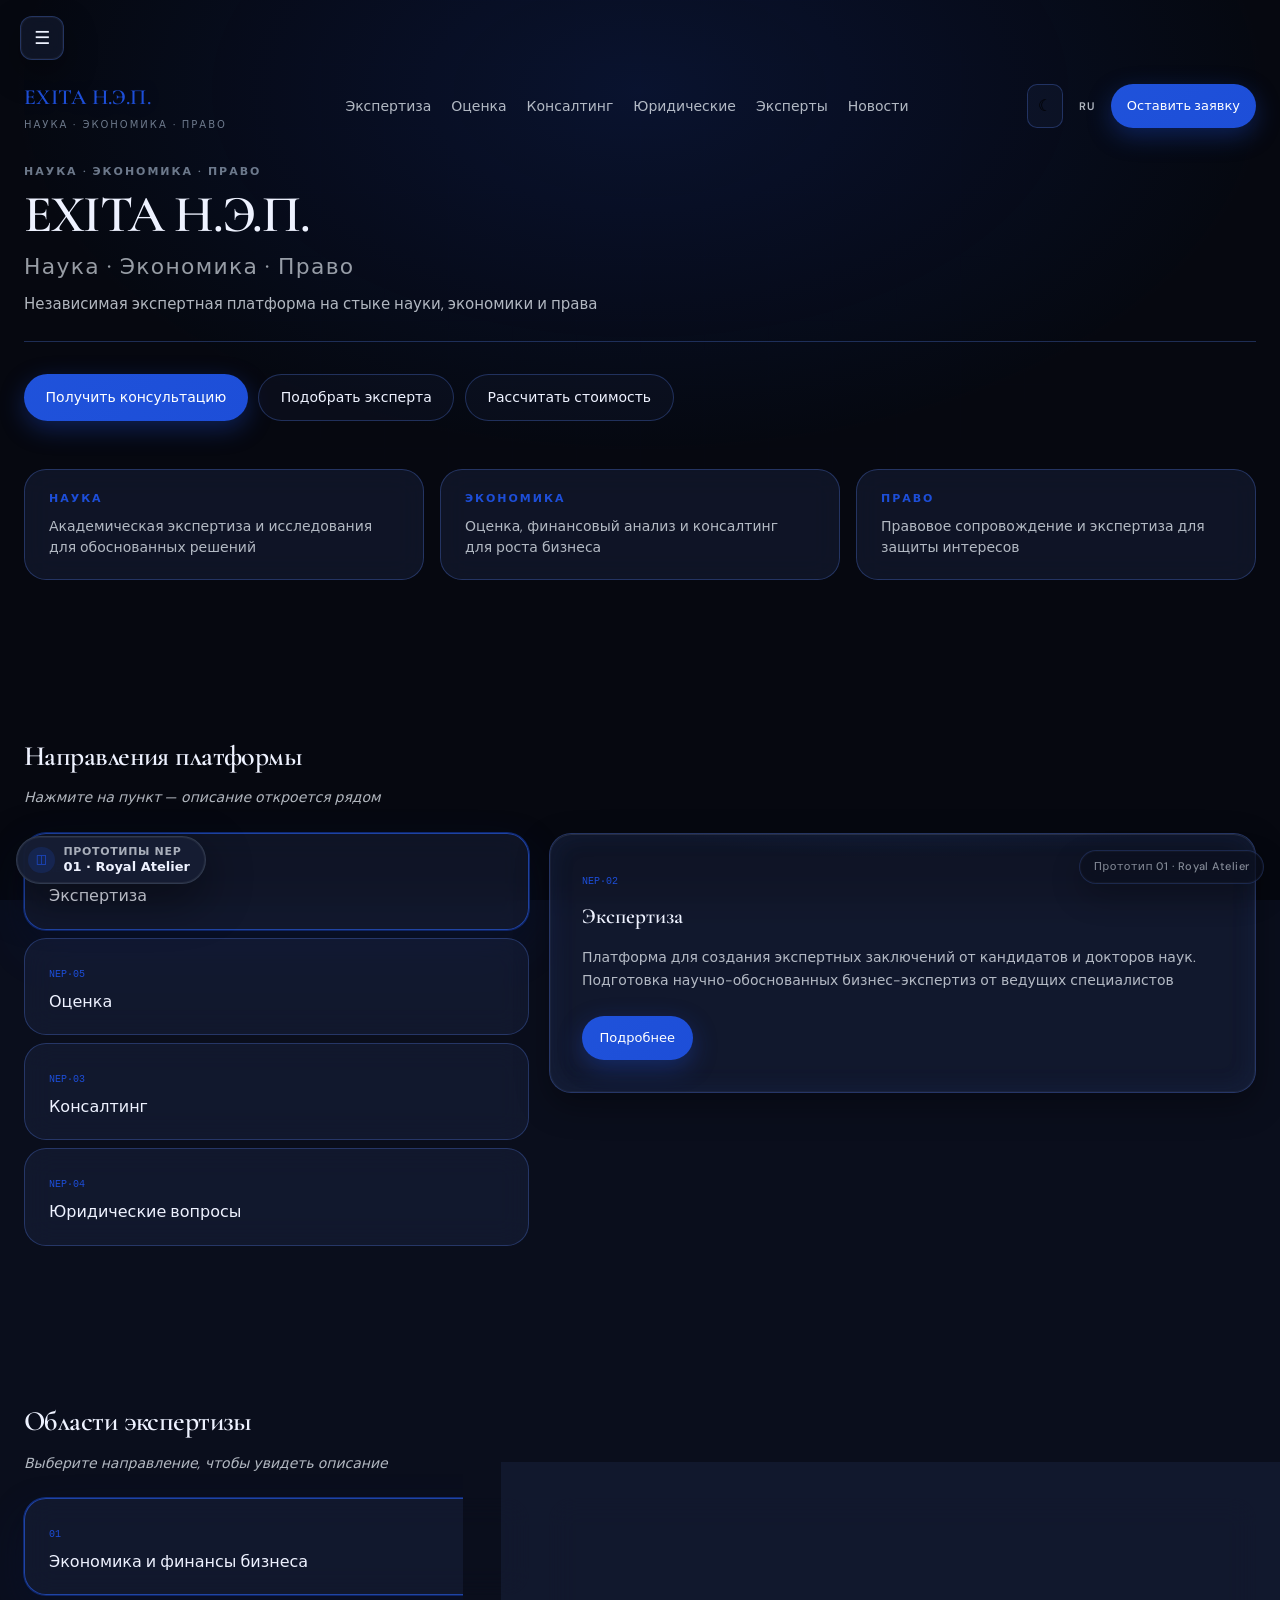
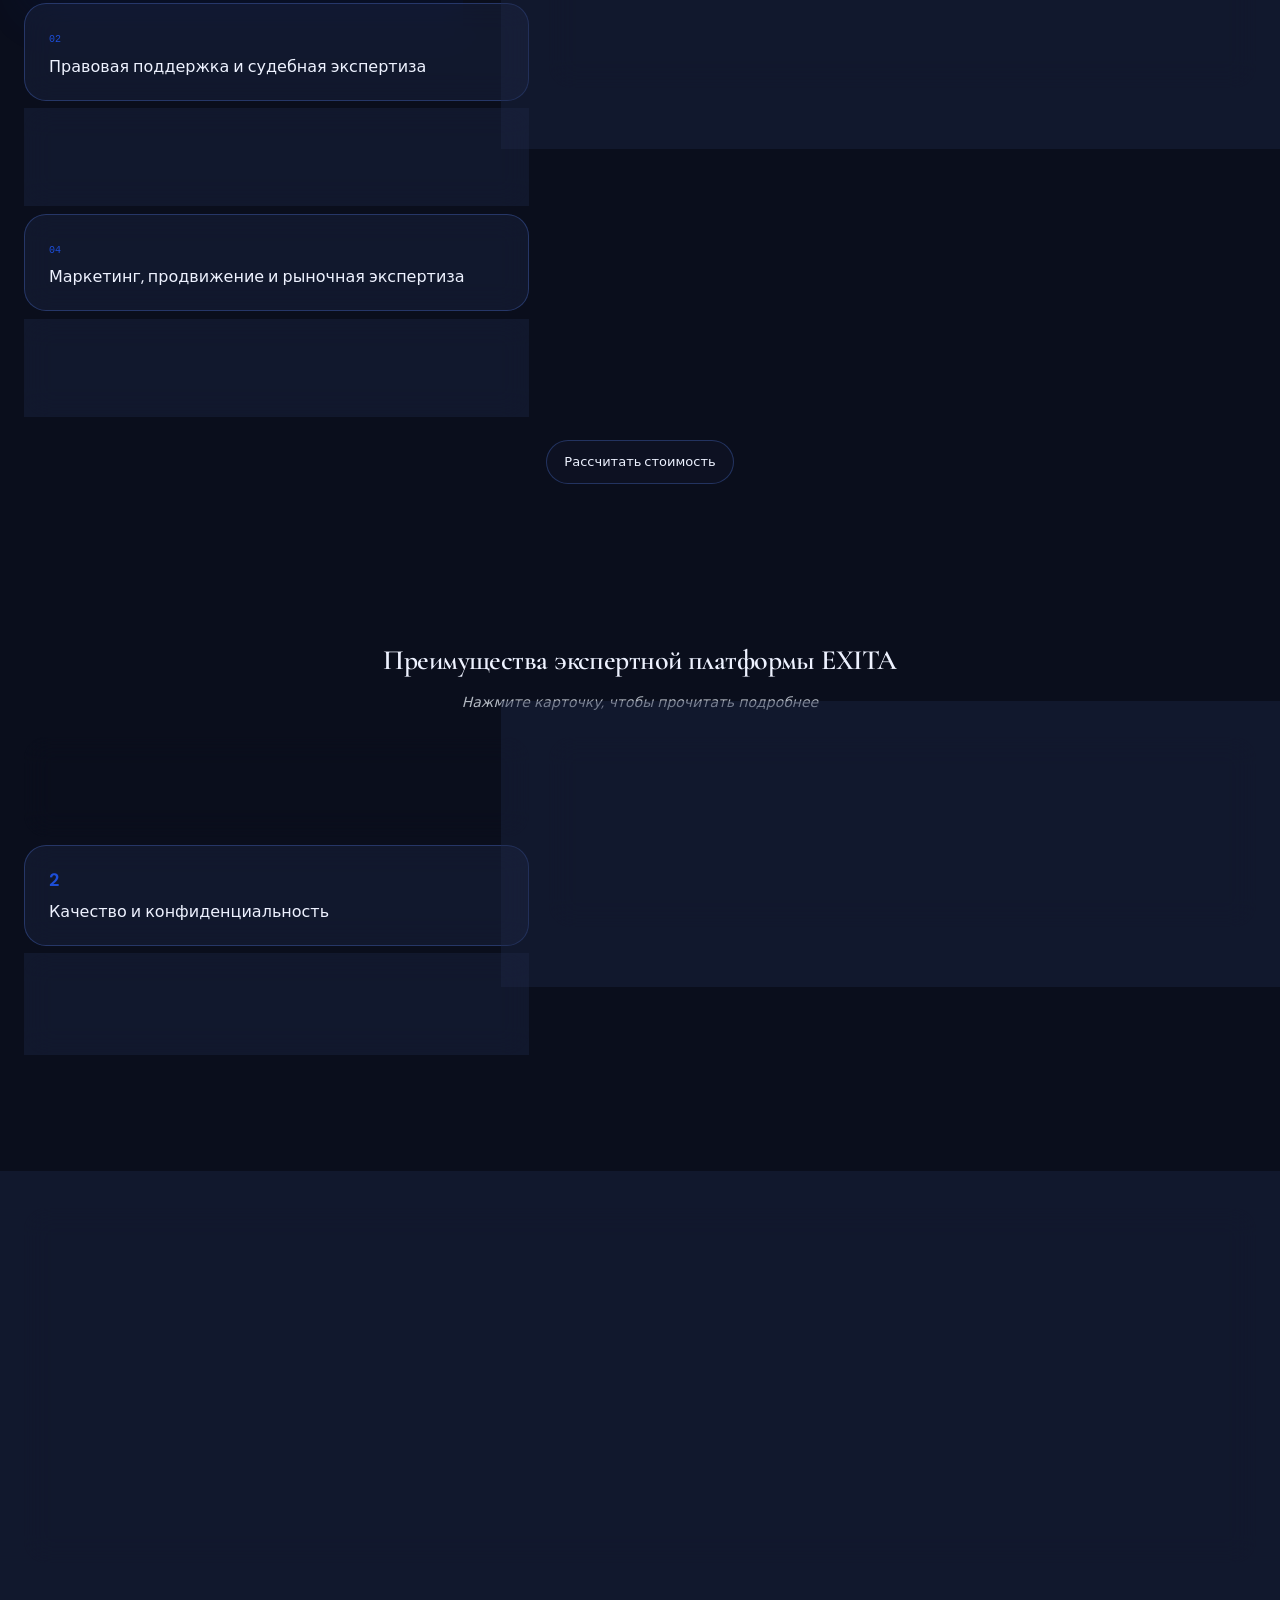
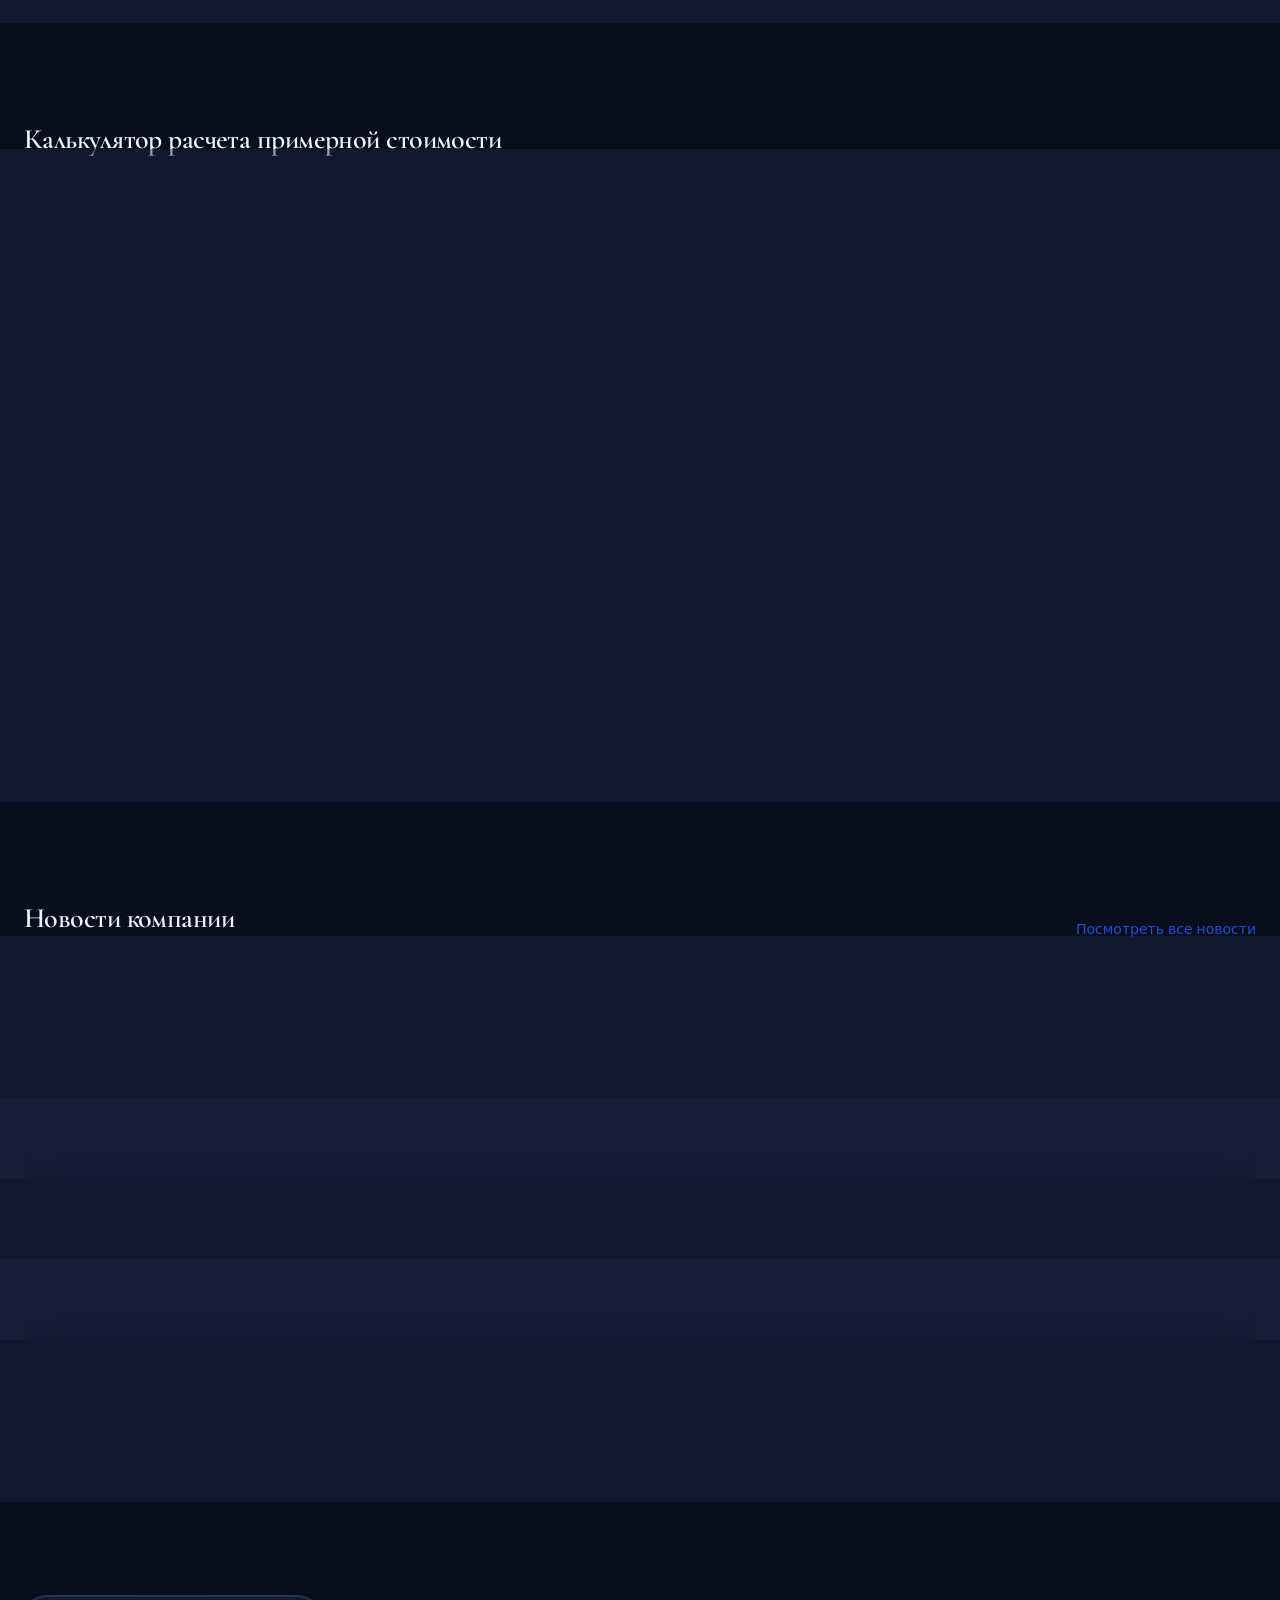
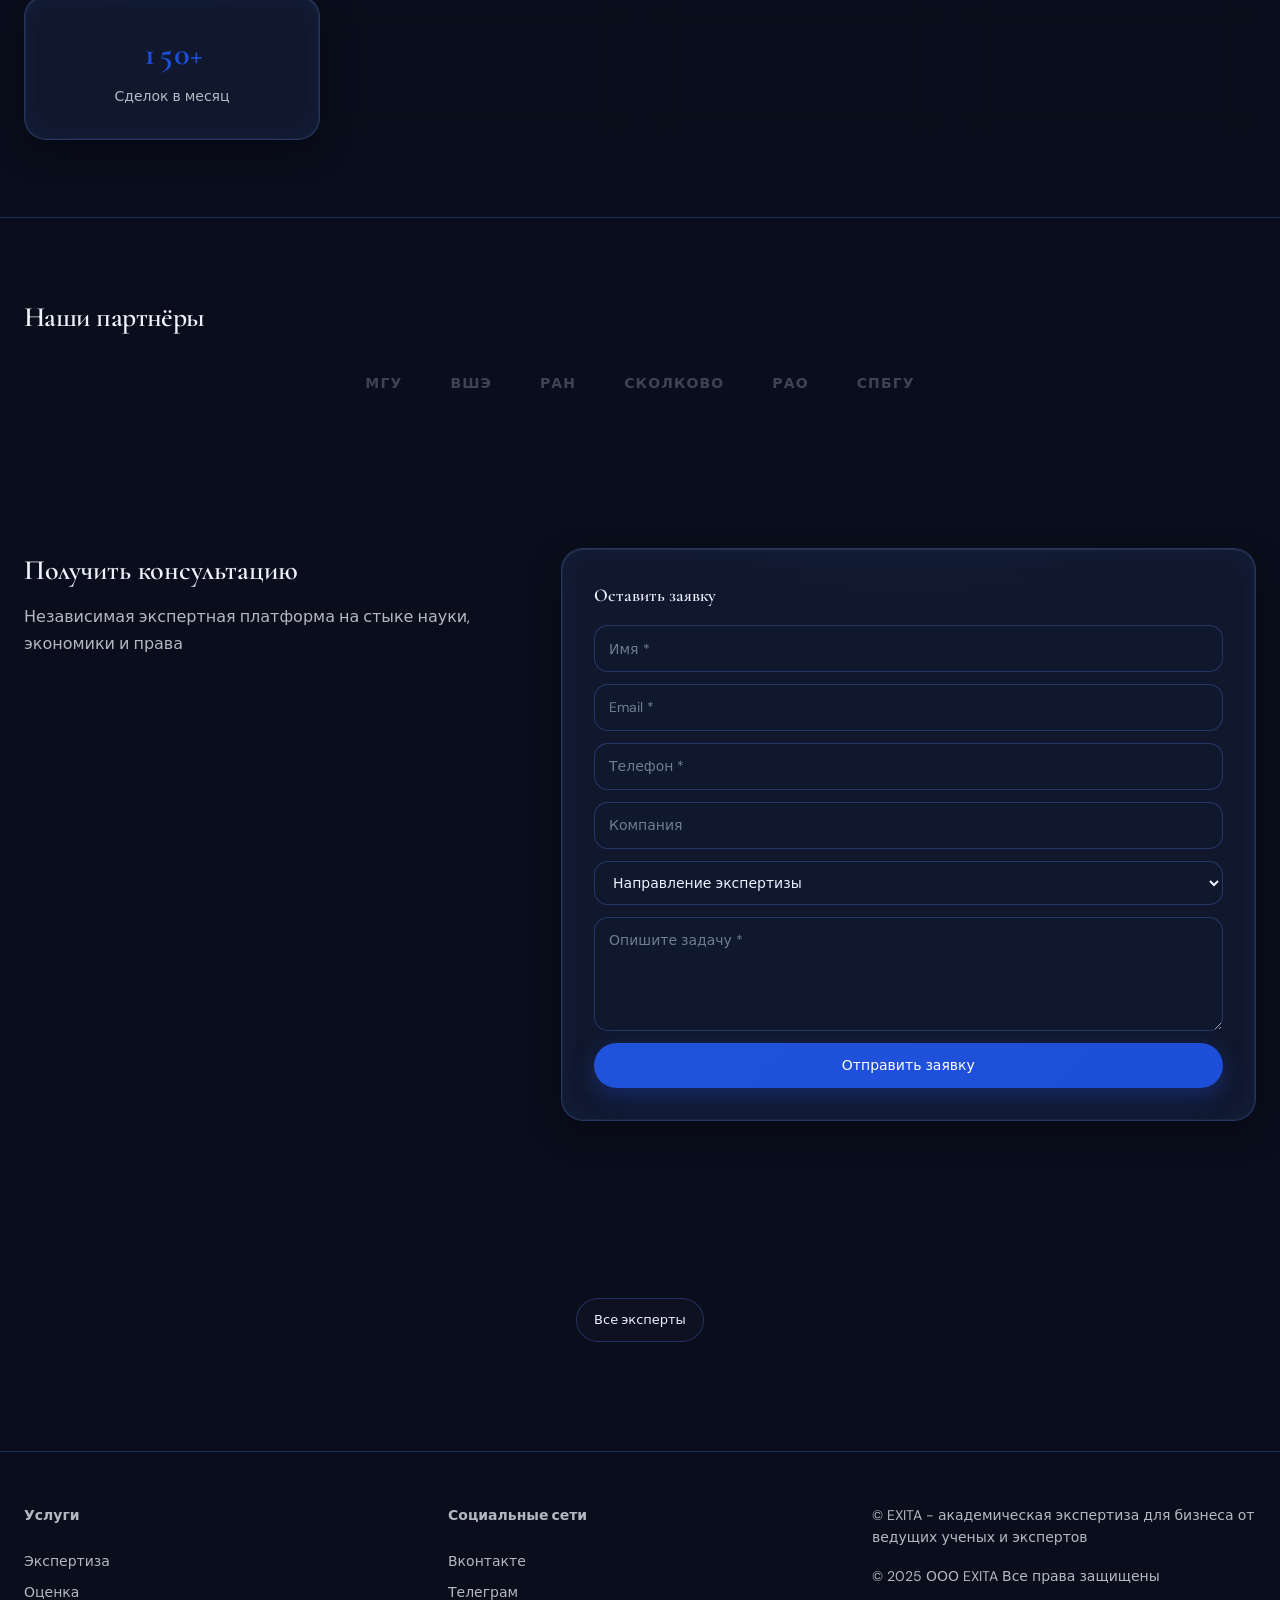
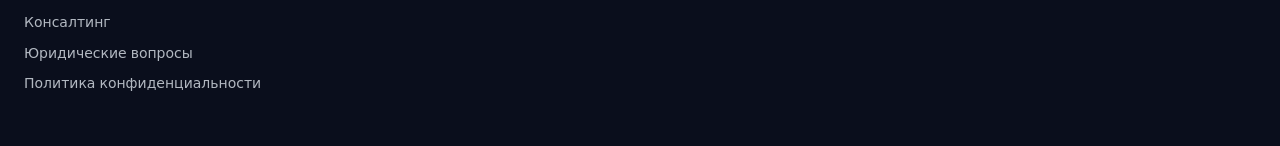
==== commit 6bb70c26: "All fixes in one" ====
--- a/01-royal-atelier/index.html
+++ b/01-royal-atelier/index.html
@@ -5,20 +5,7 @@
   <meta name="viewport" content="width=device-width, initial-scale=1.0" />
   <title>EXITA Н.Э.П. — Royal Atelier × NEP v2</title>
   <meta name="description" content="Независимая экспертная платформа на стыке науки, экономики и права" />
-  <script>
-    (function () {
-      var key = "nep-proto-theme";
-      var stored = localStorage.getItem(key);
-      var html = document.documentElement;
-      if (stored === "light") {
-        html.classList.remove("dark");
-        html.classList.add("light");
-      } else if (stored === "dark") {
-        html.classList.remove("light");
-        html.classList.add("dark");
-      }
-    })();
-  </script>
+  <script src="../_shared/proto-theme-init.js" data-mode="standard"></script>
   <link rel="preconnect" href="https://fonts.googleapis.com" />
   <link rel="preconnect" href="https://fonts.gstatic.com" crossorigin />
   <link href="https://fonts.googleapis.com/css2?family=Cormorant+Garamond:ital,wght@0,500;0,600;0,700;1,500&family=DM+Sans:ital,opsz,wght@0,9..40,400;0,9..40,500;0,9..40,600;1,9..40,400&display=swap" rel="stylesheet" />
@@ -1588,9 +1575,6 @@
   <script>
     (function () {
       var header = document.getElementById("nepHeader");
-      var menuBtn = document.getElementById("menuToggle");
-      var mobileNav = document.getElementById("mobileNav");
-      var mobileNavOverlay = document.getElementById("mobileNavOverlay");
       var langBtn = document.getElementById("langToggle");
       var scrollProgress = document.getElementById("scrollProgress");
       var prefersReducedMotion = window.matchMedia("(prefers-reduced-motion: reduce)").matches;
@@ -1606,35 +1590,6 @@
       }
       window.addEventListener("scroll", onScroll, { passive: true });
       onScroll();
-
-      function setMobileMenu(open) {
-        mobileNav.classList.toggle("open", open);
-        menuBtn.setAttribute("aria-expanded", open);
-        mobileNav.setAttribute("aria-hidden", !open);
-        if (mobileNavOverlay) {
-          mobileNavOverlay.classList.toggle("is-open", open);
-          mobileNavOverlay.setAttribute("aria-hidden", !open);
-          if (open) mobileNavOverlay.removeAttribute("hidden");
-          else mobileNavOverlay.setAttribute("hidden", "");
-        }
-        document.body.style.overflow = open ? "hidden" : "";
-      }
-
-      menuBtn.addEventListener("click", function () {
-        setMobileMenu(!mobileNav.classList.contains("open"));
-      });
-
-      if (mobileNavOverlay) {
-        mobileNavOverlay.addEventListener("click", function () {
-          setMobileMenu(false);
-        });
-      }
-
-      mobileNav.querySelectorAll("a").forEach(function (link) {
-        link.addEventListener("click", function () {
-          setMobileMenu(false);
-        });
-      });
 
       langBtn.addEventListener("click", function () {
         var isRu = langBtn.textContent.trim() === "RU";
@@ -1926,6 +1881,7 @@
       });
     })();
   </script>
+  <script src="../_shared/proto-mobile-nav.js" defer></script>
   <script src="../_shared/proto-theme.js" data-mode="standard" defer></script>
   <script src="../_shared/proto-stats.js" defer></script>
   <script src="../_shared/proto-nav.js" data-current="01" defer></script>
--- a/_shared/proto-fixes.css
+++ b/_shared/proto-fixes.css
@@ -223,10 +223,34 @@
 @media (max-width: 1023px) {
   .nep-nav,
   .nav:not(.mobile-nav):not(.is-open):not(.proto-nav-list),
-  .nep-header-nav,
+  .nep-header-nav:not(.is-open),
   .nep-header__nav,
-  header nav:not(.mobile-nav):not([class*="proto-nav"]) {
+  header nav:not(.mobile-nav):not(.is-open):not([class*="proto-nav"]) {
     display: none !important;
+  }
+
+  .nep-header-nav.is-open,
+  #mainNav.is-open {
+    display: flex !important;
+    position: absolute;
+    top: 100%;
+    left: 0;
+    right: 0;
+    flex-direction: column;
+    align-items: stretch;
+    padding: 0.5rem clamp(1rem, 3vw, 1.25rem) 1rem;
+    gap: 0.15rem;
+    background: color-mix(in srgb, var(--nep-bg-elevated, #10182e) 96%, transparent);
+    backdrop-filter: blur(16px);
+    -webkit-backdrop-filter: blur(16px);
+    border-bottom: 1px solid var(--nep-border, rgba(148, 163, 184, 0.22));
+    box-shadow: 0 12px 32px rgba(0, 0, 0, 0.25);
+  }
+
+  .nep-header-grid,
+  .nep-header__inner,
+  .nep-header > .nep-container {
+    position: relative;
   }
 
   .menu-toggle,
@@ -286,7 +310,7 @@
     gap: 0.35rem;
   }
 
-  .lang-switch {
+  .lang-switch:not(.lang-switch--always) {
     display: none;
   }
 
@@ -297,7 +321,7 @@
 }
 
 @media (min-width: 640px) and (max-width: 1023px) {
-  .lang-switch {
+  .lang-switch:not(.lang-switch--compact) {
     display: flex;
   }
 }
@@ -306,11 +330,14 @@
   .menu-toggle,
   .mobile-menu-btn,
   .nep-header__menu,
-  [id="menuToggle"] {
+  .nep-header__menu-btn,
+  [id="menuToggle"],
+  #menu-btn {
     display: none !important;
   }
 
-  .mobile-nav:not(.open) {
+  .mobile-nav:not(.open):not(.is-open),
+  .nep-header__mobile:not(.is-open) {
     display: none !important;
   }
 }
@@ -319,8 +346,39 @@
 .mobile-nav,
 .nav.is-open,
 [id="mainNav"].is-open,
-.nep-header__drawer.is-open {
+.nep-header__drawer.is-open,
+.nep-header__mobile.is-open {
   z-index: 150;
+}
+
+@media (max-width: 1023px) {
+  .mobile-nav.open,
+  .mobile-nav.is-open,
+  .nep-header__mobile.is-open {
+    position: fixed;
+    left: 0;
+    right: 0;
+    top: var(--proto-mobile-top, var(--header-mobile-top, var(--header-h, 4.25rem)));
+    max-height: calc(100dvh - var(--proto-mobile-top, var(--header-mobile-top, var(--header-h, 4.25rem))));
+    overflow-y: auto;
+    -webkit-overflow-scrolling: touch;
+    overscroll-behavior: contain;
+  }
+
+  .nep-header,
+  .header,
+  header[class*="nep-header"] {
+    z-index: 160;
+  }
+
+  .nep-header__mobile.is-open {
+    padding-inline: clamp(1rem, 3vw, 1.5rem);
+  }
+
+  .mobile-nav.open,
+  .mobile-nav.is-open {
+    padding-bottom: max(1rem, env(safe-area-inset-bottom, 0px));
+  }
 }
 
 .mobile-nav-overlay,
@@ -522,12 +580,21 @@
     font-size: 0.625rem;
     padding: 0.35rem 0.65rem;
   }
-
-  #proto-nav-toggle {
-    padding: 0.5rem 0.65rem;
-  }
-
-  #proto-nav-toggle .proto-nav-toggle__text {
-    display: none;
-  }
-}
+}
+
+/* Proto-nav above page chrome, below system modals */
+#proto-nav,
+#proto-nav-toggle,
+#proto-nav-panel {
+  z-index: 9990;
+}
+
+body:has(.mobile-nav-overlay.is-open, .nav-overlay.is-open, .nep-header__mobile.is-open) #proto-nav-toggle {
+  opacity: 0.35;
+  pointer-events: none;
+}
+
+body:has(.mobile-nav.open, .mobile-nav.is-open, #mainNav.is-open) #proto-nav-toggle {
+  opacity: 0.35;
+  pointer-events: none;
+}
